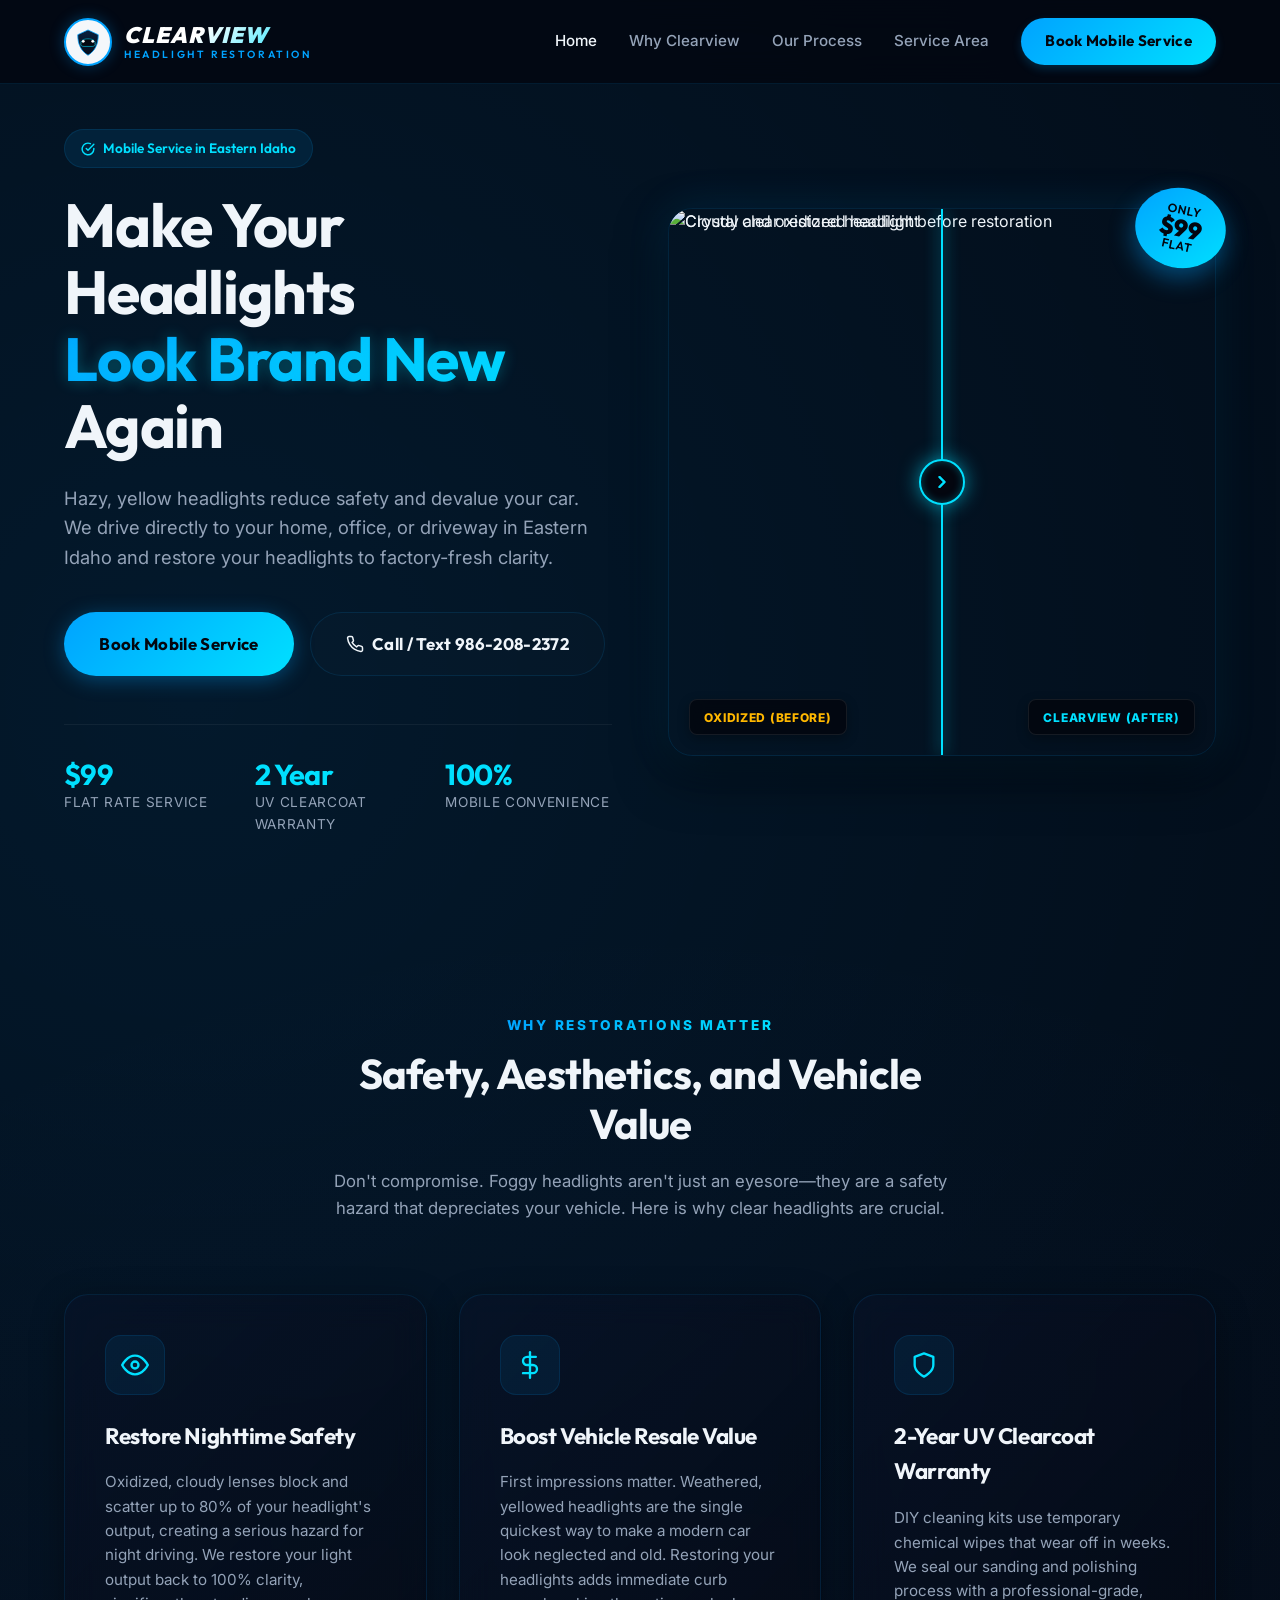
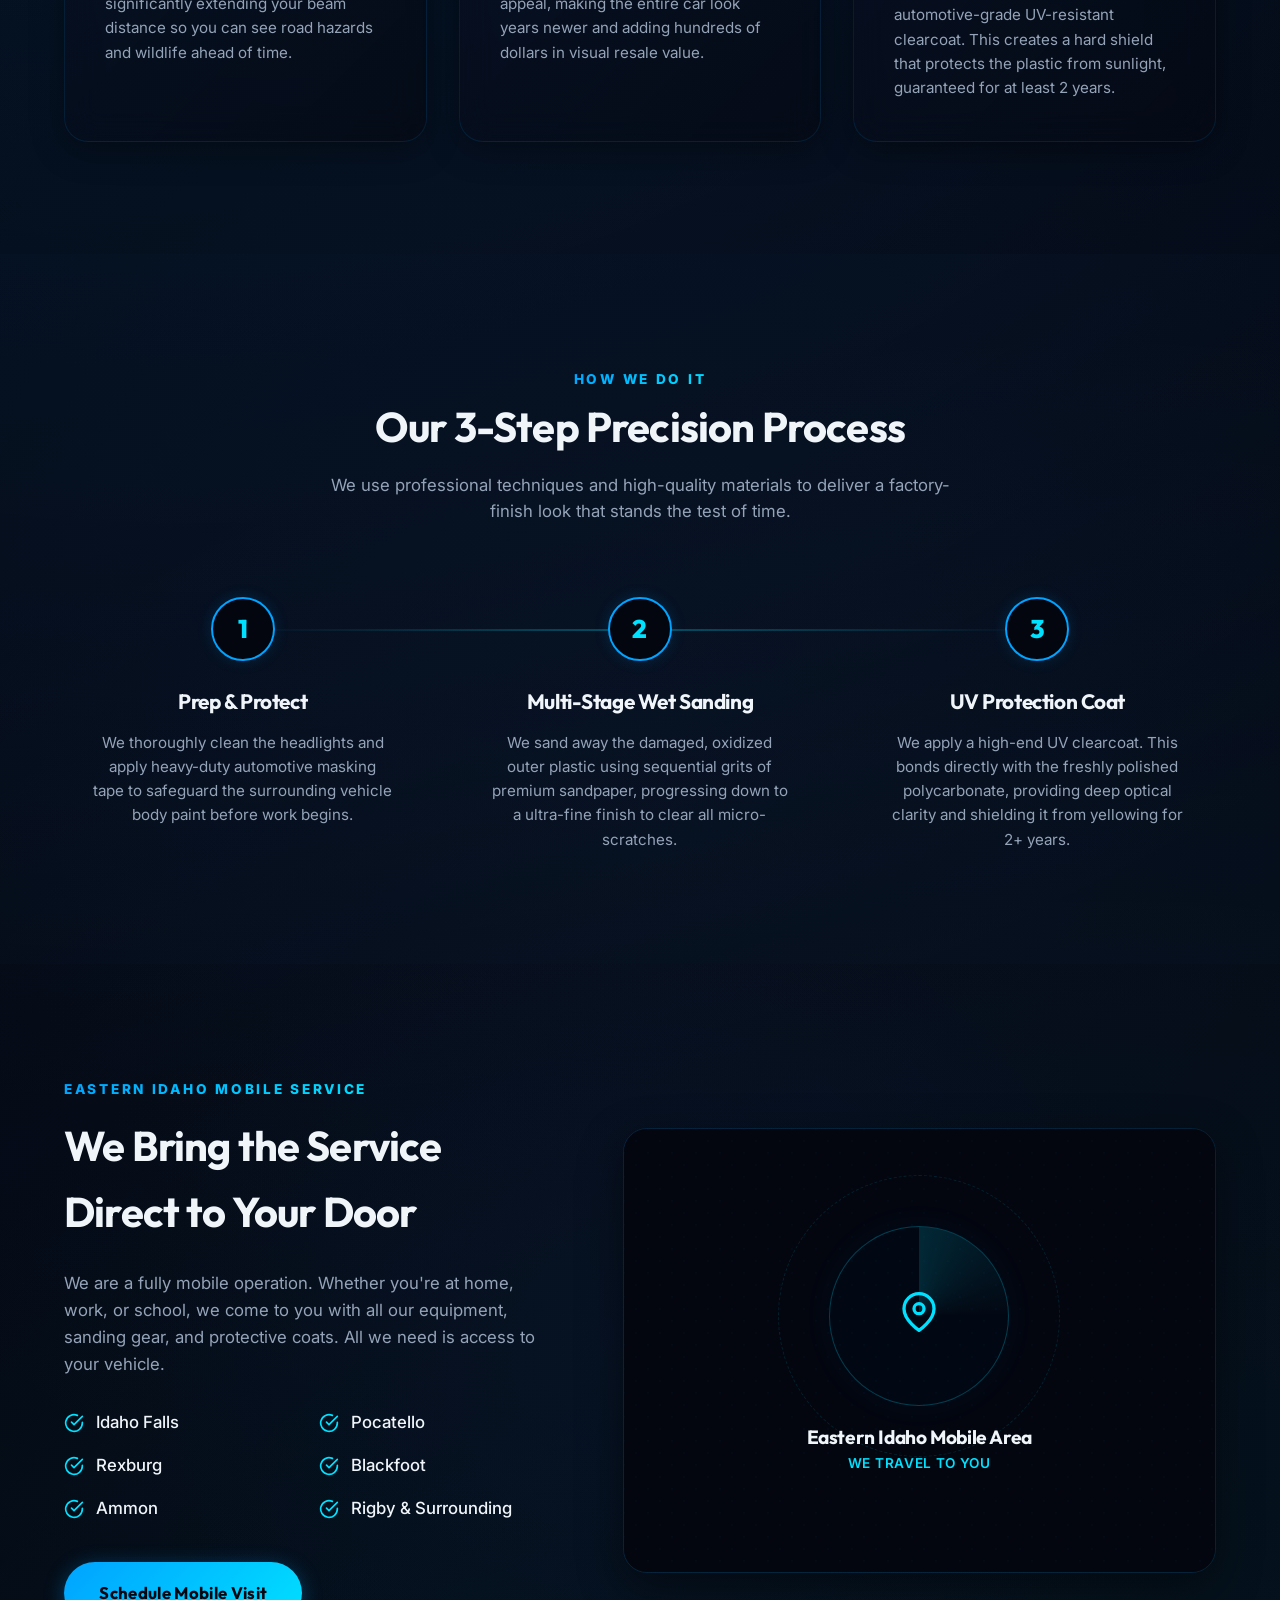
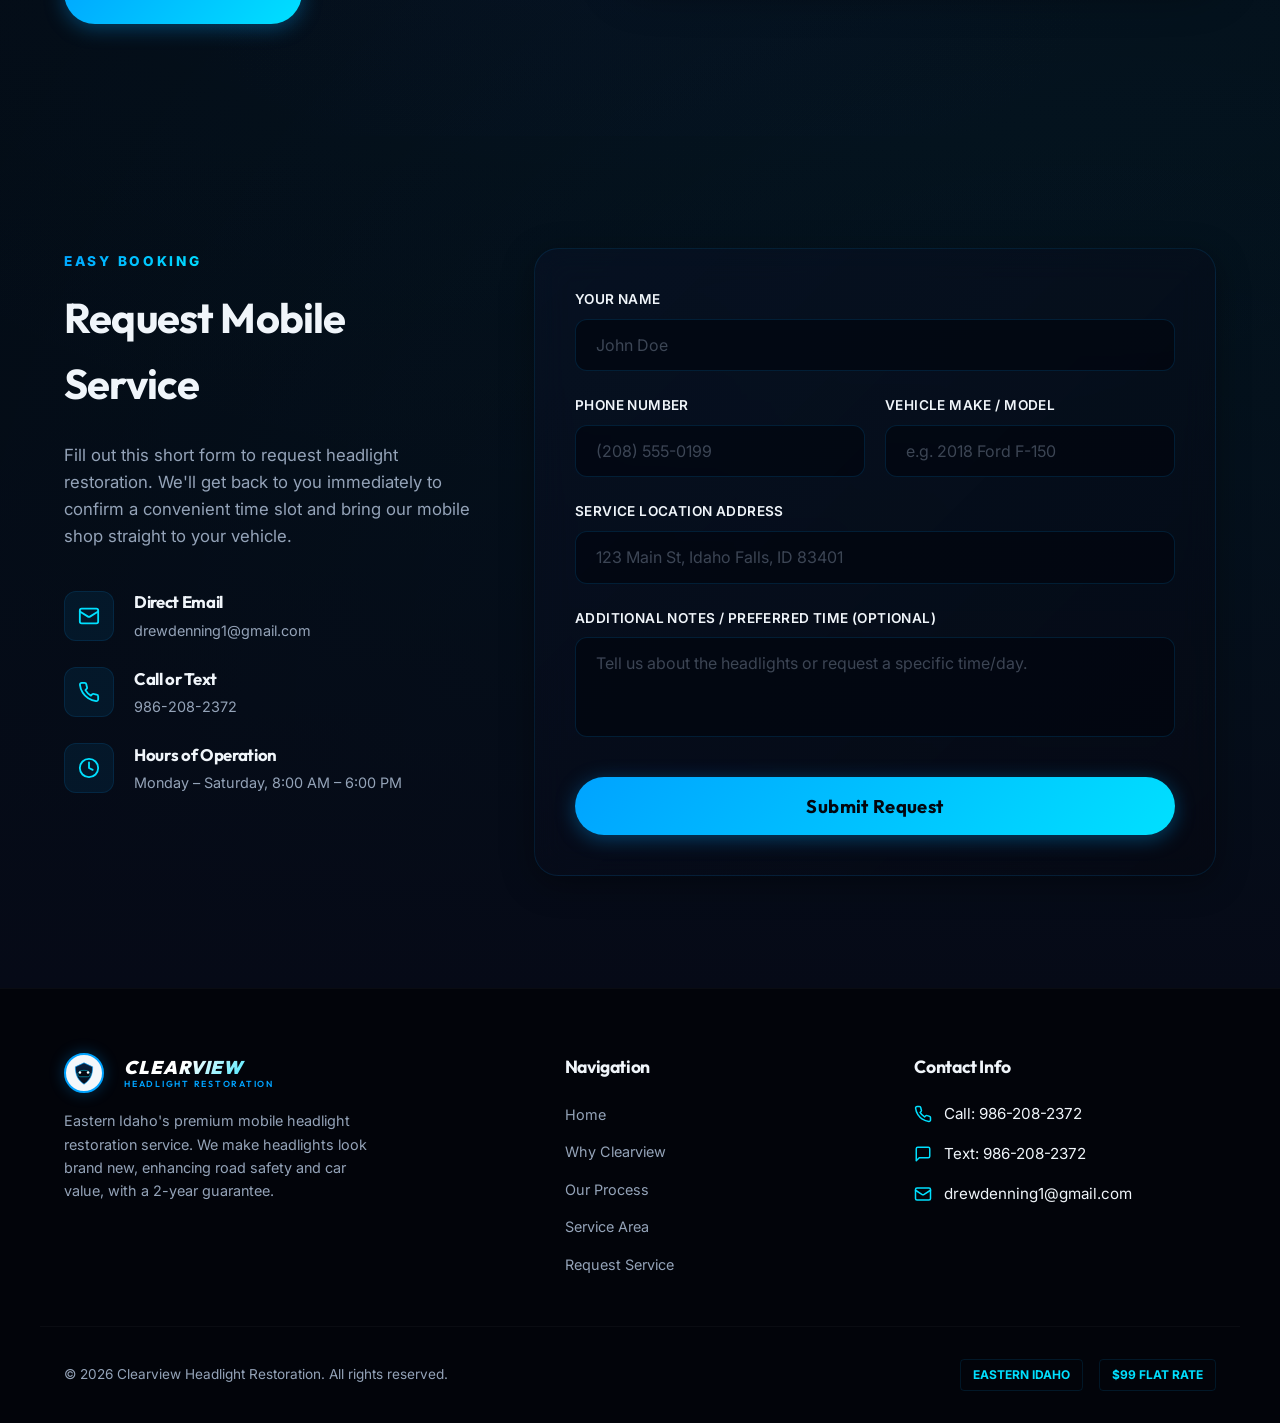
==== index.html @ 5610b4cd "Add files via upload" ====
<!DOCTYPE html>
<html lang="en">
<head>
    <meta charset="UTF-8">
    <meta name="viewport" content="width=device-width, initial-scale=1.0">
    <meta name="description" content="Clearview Headlight Restoration - Mobile headlight restoration in Eastern Idaho. Make your headlights look brand new, restore night safety, and increase vehicle value for just $99. 2-year UV warranty.">
    <title>Clearview Headlight Restoration | Mobile Service in Eastern Idaho</title>
    <link rel="stylesheet" href="styles.css">
</head>
<body>

    <!-- Header & Navigation -->
    <header id="header">
        <div class="container header-container">
            <a href="#" class="logo-container">
                <!-- Wrapper for the image logo, styled as a circular frame -->
                <div class="logo-frame" id="logo-image-wrapper">
                    <img src="logo.png" alt="Clearview Headlight Restoration" class="main-logo" id="logo-img" onload="this.style.display='block'; document.getElementById('logo-fallback-svg').style.display='none';" onerror="this.style.display='none'; document.getElementById('logo-fallback-svg').style.display='block';">
                    
                    <!-- Fallback SVG inside the circular frame -->
                    <svg id="logo-fallback-svg" width="100%" height="100%" viewBox="0 0 100 100" fill="none" xmlns="http://www.w3.org/2000/svg" style="display: none;">
                        <path d="M50 85C69.33 72.5 77 55.83 77 30.83L50 18.33L23 30.83C23 55.83 30.67 72.5 50 85Z" fill="url(#shieldGrad)" stroke="#00A3FF" stroke-width="2"/>
                        <path d="M31 53.33C31 49.17 34.33 45 39.33 43.33C41.83 42.5 45 41.67 50 41.67C55 41.67 58.17 42.5 60.67 43.33C65.67 45 69 49.17 69 53.33V55.83C69 59.17 65.67 61.67 60.67 61.67H39.33C34.33 61.67 31 59.17 31 55.83V53.33Z" fill="#050811" stroke="#00E0FF" stroke-width="1.5"/>
                        <circle cx="37.5" cy="48.33" r="3.75" fill="#FFFFFF" class="glow-headlight"/>
                        <circle cx="62.5" cy="48.33" r="3.75" fill="#FFFFFF" class="glow-headlight"/>
                        <path d="M37.5 48.33L20 70M62.5 48.33L80 70" stroke="#FFFFFF" stroke-dasharray="2 2" stroke-width="1.25" opacity="0.6"/>
                        <defs>
                            <linearGradient id="shieldGrad" x1="50" y1="18.33" x2="50" y2="85" gradientUnits="userSpaceOnUse">
                                <stop stop-color="#0B2240"/>
                                <stop offset="1" stop-color="#050C1A"/>
                            </linearGradient>
                        </defs>
                    </svg>
                </div>
                
                <!-- Logo Text (always visible next to the frame) -->
                <div class="logo-text">
                    <span class="logo-title">CLEARVIEW</span>
                    <span class="logo-subtitle">HEADLIGHT RESTORATION</span>
                </div>
            </a>

            <!-- Desktop Menu -->
            <nav class="nav-menu" id="nav-menu">
                <a href="#hero" class="nav-link active">Home</a>
                <a href="#why-choose-us" class="nav-link">Why Clearview</a>
                <a href="#process" class="nav-link">Our Process</a>
                <a href="#service-area" class="nav-link">Service Area</a>
                <a href="#request-service" class="nav-cta-btn glow-btn">Book Mobile Service</a>
            </nav>

            <!-- Mobile Menu Toggle -->
            <button class="mobile-toggle" id="mobile-toggle" aria-label="Toggle navigation menu">
                <span></span>
                <span></span>
                <span></span>
            </button>
        </div>
    </header>

    <!-- Hero Section -->
    <section class="hero" id="hero">
        <div class="container hero-grid">
            <div class="hero-content">
                <div class="badge">
                    <svg width="14" height="14" viewBox="0 0 24 24" fill="none" stroke="currentColor" stroke-width="2.5" stroke-linecap="round" stroke-linejoin="round"><path d="M22 11.08V12a10 10 0 1 1-5.93-9.14"></path><polyline points="22 4 12 14.01 9 11.01"></polyline></svg>
                    Mobile Service in Eastern Idaho
                </div>
                <h1 class="hero-title">
                    Make Your Headlights <span class="text-gradient text-glow">Look Brand New</span> Again
                </h1>
                <p class="hero-desc">
                    Hazy, yellow headlights reduce safety and devalue your car. We drive directly to your home, office, or driveway in Eastern Idaho and restore your headlights to factory-fresh clarity.
                </p>
                <div class="hero-ctas">
                    <a href="#request-service" class="glow-btn">Book Mobile Service</a>
                    <a href="tel:9862082372" class="outline-btn">
                        <svg width="18" height="18" viewBox="0 0 24 24" fill="none" stroke="currentColor" stroke-width="2" stroke-linecap="round" stroke-linejoin="round" style="margin-right: 8px;"><path d="M22 16.92v3a2 2 0 0 1-2.18 2 19.79 19.79 0 0 1-8.63-3.07 19.5 19.5 0 0 1-6-6 19.79 19.79 0 0 1-3.07-8.67A2 2 0 0 1 4.11 2h3a2 2 0 0 1 2 1.72 12.84 12.84 0 0 0 .7 2.81 2 2 0 0 1-.45 2.11L8.09 9.91a16 16 0 0 0 6 6l1.27-1.27a2 2 0 0 1 2.11-.45 12.84 12.84 0 0 0 2.81.7A2 2 0 0 1 22 16.92z"></path></svg>
                        Call / Text 986-208-2372
                    </a>
                </div>
                <div class="hero-meta-points">
                    <div class="meta-point">
                        <h4>$99</h4>
                        <p>Flat Rate Service</p>
                    </div>
                    <div class="meta-point">
                        <h4>2 Year</h4>
                        <p>UV Clearcoat Warranty</p>
                    </div>
                    <div class="meta-point">
                        <h4>100%</h4>
                        <p>Mobile Convenience</p>
                    </div>
                </div>
            </div>

            <!-- Interactive Before/After Headlight Slider -->
            <div class="hero-visual">
                <div class="slider-wrapper">
                    <!-- Before Image -->
                    <img src="images/headlight_before.png" alt="Cloudy and oxidized headlight before restoration" class="slider-img img-before">
                    
                    <!-- After Image (clipped) -->
                    <img src="images/headlight_after.png" alt="Crystal clear restored headlight" class="slider-img img-after" id="after-img">
                    
                    <!-- Resize Handle -->
                    <div class="slider-handle" id="slider-handle">
                        <div class="handle-button">
                            <svg width="24" height="24" viewBox="0 0 24 24" fill="none" stroke="currentColor" stroke-width="2.5" stroke-linecap="round" stroke-linejoin="round">
                                <polyline points="9 18 15 12 9 6"></polyline>
                                <polyline points="15 18 9 12 15 6" style="transform: scaleX(-1); transform-origin: center;"></polyline>
                            </svg>
                        </div>
                    </div>
                    
                    <!-- Slide Labels -->
                    <span class="slider-label label-before">Oxidized (Before)</span>
                    <span class="slider-label label-after">Clearview (After)</span>
                </div>
                <!-- Floating Price Sticker -->
                <div class="price-tag-floating">
                    <span>Only</span>
                    $99
                    <span>Flat</span>
                </div>
            </div>
        </div>
    </section>

    <!-- Marketing / Value Propositions Section -->
    <section class="section" id="why-choose-us">
        <div class="container">
            <div class="section-header">
                <span class="section-subtitle">Why Restorations Matter</span>
                <h2 class="section-title">Safety, Aesthetics, and Vehicle Value</h2>
                <p class="section-desc">Don't compromise. Foggy headlights aren't just an eyesore—they are a safety hazard that depreciates your vehicle. Here is why clear headlights are crucial.</p>
            </div>

            <div class="marketing-grid">
                <!-- Pillar 1: Safety -->
                <div class="glass-card marketing-card">
                    <div class="card-icon">
                        <svg width="28" height="28" viewBox="0 0 24 24" fill="none" stroke="currentColor" stroke-width="2" stroke-linecap="round" stroke-linejoin="round"><path d="M1 12s4-8 11-8 11 8 11 8-4 8-11 8-11-8-11-8z"></path><circle cx="12" cy="12" r="3"></circle></svg>
                    </div>
                    <h3>Restore Nighttime Safety</h3>
                    <p>Oxidized, cloudy lenses block and scatter up to 80% of your headlight's output, creating a serious hazard for night driving. We restore your light output back to 100% clarity, significantly extending your beam distance so you can see road hazards and wildlife ahead of time.</p>
                </div>

                <!-- Pillar 2: Vehicle Value -->
                <div class="glass-card marketing-card">
                    <div class="card-icon">
                        <svg width="28" height="28" viewBox="0 0 24 24" fill="none" stroke="currentColor" stroke-width="2" stroke-linecap="round" stroke-linejoin="round"><line x1="12" y1="1" x2="12" y2="23"></line><path d="M17 5H9.5a3.5 3.5 0 0 0 0 7h5a3.5 3.5 0 0 1 0 7H6"></path></svg>
                    </div>
                    <h3>Boost Vehicle Resale Value</h3>
                    <p>First impressions matter. Weathered, yellowed headlights are the single quickest way to make a modern car look neglected and old. Restoring your headlights adds immediate curb appeal, making the entire car look years newer and adding hundreds of dollars in visual resale value.</p>
                </div>

                <!-- Pillar 3: 2-Year UV Protection -->
                <div class="glass-card marketing-card">
                    <div class="card-icon">
                        <svg width="28" height="28" viewBox="0 0 24 24" fill="none" stroke="currentColor" stroke-width="2" stroke-linecap="round" stroke-linejoin="round"><path d="M12 22s8-4 8-10V5l-8-3-8 3v7c0 6 8 10 8 10z"></path></svg>
                    </div>
                    <h3>2-Year UV Clearcoat Warranty</h3>
                    <p>DIY cleaning kits use temporary chemical wipes that wear off in weeks. We seal our sanding and polishing process with a professional-grade, automotive-grade UV-resistant clearcoat. This creates a hard shield that protects the plastic from sunlight, guaranteed for at least 2 years.</p>
                </div>
            </div>
        </div>
    </section>

    <!-- Our Process Section -->
    <section class="section" id="process" style="background: rgba(0,163,255,0.01)">
        <div class="container">
            <div class="section-header">
                <span class="section-subtitle">How We Do It</span>
                <h2 class="section-title">Our 3-Step Precision Process</h2>
                <p class="section-desc">We use professional techniques and high-quality materials to deliver a factory-finish look that stands the test of time.</p>
            </div>

            <div class="process-grid">
                <!-- Step 1 -->
                <div class="process-step">
                    <div class="step-num">1</div>
                    <h3>Prep & Protect</h3>
                    <p class="text-muted">We thoroughly clean the headlights and apply heavy-duty automotive masking tape to safeguard the surrounding vehicle body paint before work begins.</p>
                </div>

                <!-- Step 2 -->
                <div class="process-step">
                    <div class="step-num">2</div>
                    <h3>Multi-Stage Wet Sanding</h3>
                    <p class="text-muted">We sand away the damaged, oxidized outer plastic using sequential grits of premium sandpaper, progressing down to a ultra-fine finish to clear all micro-scratches.</p>
                </div>

                <!-- Step 3 -->
                <div class="process-step">
                    <div class="step-num">3</div>
                    <h3>UV Protection Coat</h3>
                    <p class="text-muted">We apply a high-end UV clearcoat. This bonds directly with the freshly polished polycarbonate, providing deep optical clarity and shielding it from yellowing for 2+ years.</p>
                </div>
            </div>
        </div>
    </section>

    <!-- Service Area Section -->
    <section class="section area-section" id="service-area">
        <div class="container area-wrapper">
            <div class="area-content">
                <span class="section-subtitle">Eastern Idaho Mobile Service</span>
                <h2>We Bring the Service Direct to Your Door</h2>
                <p>We are a fully mobile operation. Whether you're at home, work, or school, we come to you with all our equipment, sanding gear, and protective coats. All we need is access to your vehicle.</p>
                
                <div class="area-list">
                    <div class="area-item">
                        <svg width="20" height="20" viewBox="0 0 24 24" fill="none" stroke="currentColor" stroke-width="2" stroke-linecap="round" stroke-linejoin="round"><path d="M22 11.08V12a10 10 0 1 1-5.93-9.14"></path><polyline points="22 4 12 14.01 9 11.01"></polyline></svg>
                        Idaho Falls
                    </div>
                    <div class="area-item">
                        <svg width="20" height="20" viewBox="0 0 24 24" fill="none" stroke="currentColor" stroke-width="2" stroke-linecap="round" stroke-linejoin="round"><path d="M22 11.08V12a10 10 0 1 1-5.93-9.14"></path><polyline points="22 4 12 14.01 9 11.01"></polyline></svg>
                        Pocatello
                    </div>
                    <div class="area-item">
                        <svg width="20" height="20" viewBox="0 0 24 24" fill="none" stroke="currentColor" stroke-width="2" stroke-linecap="round" stroke-linejoin="round"><path d="M22 11.08V12a10 10 0 1 1-5.93-9.14"></path><polyline points="22 4 12 14.01 9 11.01"></polyline></svg>
                        Rexburg
                    </div>
                    <div class="area-item">
                        <svg width="20" height="20" viewBox="0 0 24 24" fill="none" stroke="currentColor" stroke-width="2" stroke-linecap="round" stroke-linejoin="round"><path d="M22 11.08V12a10 10 0 1 1-5.93-9.14"></path><polyline points="22 4 12 14.01 9 11.01"></polyline></svg>
                        Blackfoot
                    </div>
                    <div class="area-item">
                        <svg width="20" height="20" viewBox="0 0 24 24" fill="none" stroke="currentColor" stroke-width="2" stroke-linecap="round" stroke-linejoin="round"><path d="M22 11.08V12a10 10 0 1 1-5.93-9.14"></path><polyline points="22 4 12 14.01 9 11.01"></polyline></svg>
                        Ammon
                    </div>
                    <div class="area-item">
                        <svg width="20" height="20" viewBox="0 0 24 24" fill="none" stroke="currentColor" stroke-width="2" stroke-linecap="round" stroke-linejoin="round"><path d="M22 11.08V12a10 10 0 1 1-5.93-9.14"></path><polyline points="22 4 12 14.01 9 11.01"></polyline></svg>
                        Rigby & Surrounding
                    </div>
                </div>

                <a href="#request-service" class="glow-btn">Schedule Mobile Visit</a>
            </div>

            <div class="map-container">
                <div class="map-mockup">
                    <div class="map-graphic"></div>
                    <div class="map-radar">
                        <div class="map-pin">
                            <svg width="40" height="40" viewBox="0 0 24 24" fill="none" stroke="#00E0FF" stroke-width="2" stroke-linecap="round" stroke-linejoin="round"><path d="M21 10c0 7-9 13-9 13s-9-6-9-13a9 9 0 0 1 18 0z"></path><circle cx="12" cy="10" r="3"></circle></svg>
                        </div>
                    </div>
                    <h3 class="map-pin-label">Eastern Idaho Mobile Area</h3>
                    <p class="map-pin-sub">We Travel To You</p>
                </div>
            </div>
        </div>
    </section>

    <!-- Request Service Section & Booking Form -->
    <section class="section form-section" id="request-service">
        <div class="container form-wrapper">
            <div class="form-info">
                <span class="section-subtitle">Easy Booking</span>
                <h2>Request Mobile Service</h2>
                <p>Fill out this short form to request headlight restoration. We'll get back to you immediately to confirm a convenient time slot and bring our mobile shop straight to your vehicle.</p>
                
                <div class="form-info-cards">
                    <div class="info-card-item">
                        <div class="info-icon">
                            <svg width="22" height="22" viewBox="0 0 24 24" fill="none" stroke="currentColor" stroke-width="2" stroke-linecap="round" stroke-linejoin="round"><rect x="2" y="4" width="20" height="16" rx="2"></rect><path d="m22 7-8.97 5.7a1.94 1.94 0 0 1-2.06 0L2 7"></path></svg>
                        </div>
                        <div class="info-text">
                            <h4>Direct Email</h4>
                            <p>drewdenning1@gmail.com</p>
                        </div>
                    </div>
                    
                    <div class="info-card-item">
                        <div class="info-icon">
                            <svg width="22" height="22" viewBox="0 0 24 24" fill="none" stroke="currentColor" stroke-width="2" stroke-linecap="round" stroke-linejoin="round"><path d="M22 16.92v3a2 2 0 0 1-2.18 2 19.79 19.79 0 0 1-8.63-3.07 19.5 19.5 0 0 1-6-6 19.79 19.79 0 0 1-3.07-8.67A2 2 0 0 1 4.11 2h3a2 2 0 0 1 2 1.72 12.84 12.84 0 0 0 .7 2.81 2 2 0 0 1-.45 2.11L8.09 9.91a16 16 0 0 0 6 6l1.27-1.27a2 2 0 0 1 2.11-.45 12.84 12.84 0 0 0 2.81.7A2 2 0 0 1 22 16.92z"></path></svg>
                        </div>
                        <div class="info-text">
                            <h4>Call or Text</h4>
                            <p>986-208-2372</p>
                        </div>
                    </div>

                    <div class="info-card-item">
                        <div class="info-icon">
                            <svg width="22" height="22" viewBox="0 0 24 24" fill="none" stroke="currentColor" stroke-width="2" stroke-linecap="round" stroke-linejoin="round"><circle cx="12" cy="12" r="10"></circle><path d="M12 6v6l4 2"></path></svg>
                        </div>
                        <div class="info-text">
                            <h4>Hours of Operation</h4>
                            <p>Monday – Saturday, 8:00 AM – 6:00 PM</p>
                        </div>
                    </div>
                </div>
            </div>

            <!-- Booking Form -->
            <div class="glass-card">
                <form id="service-request-form" action="https://api.web3forms.com/submit" method="POST" class="booking-form">
                    <!-- Replace with Web3Forms key, default checks are handled in JS -->
                    <input type="hidden" name="access_key" value="0177c376-da43-4280-8478-a0fc355169c2">
                    <input type="hidden" name="subject" value="New Headlight Restoration Request">
                    <input type="hidden" name="from_name" value="Clearview Website Form">
                    <!-- Redirect to drewdenning1@gmail.com is handled by the account associated with the Web3Forms key -->

                    <div class="form-group">
                        <label for="name">Your Name</label>
                        <input type="text" id="name" name="name" class="form-input" placeholder="John Doe" required>
                    </div>

                    <div class="form-row">
                        <div class="form-group">
                            <label for="phone">Phone Number</label>
                            <input type="tel" id="phone" name="phone" class="form-input" placeholder="(208) 555-0199" required>
                        </div>
                        <div class="form-group">
                            <label for="vehicle">Vehicle Make / Model</label>
                            <input type="text" id="vehicle" name="vehicle" class="form-input" placeholder="e.g. 2018 Ford F-150">
                        </div>
                    </div>

                    <div class="form-group">
                        <label for="address">Service Location Address</label>
                        <input type="text" id="address" name="address" class="form-input" placeholder="123 Main St, Idaho Falls, ID 83401" required>
                    </div>

                    <div class="form-group">
                        <label for="notes">Additional Notes / Preferred Time (Optional)</label>
                        <textarea id="notes" name="notes" class="form-input" placeholder="Tell us about the headlights or request a specific time/day."></textarea>
                    </div>

                    <!-- Honey Pot Spam Protection -->
                    <input type="checkbox" name="botcheck" class="hidden" style="display: none;">

                    <button type="submit" class="glow-btn submit-btn" id="submit-btn">
                        Submit Request
                    </button>
                </form>
            </div>
        </div>
    </section>

    <!-- Success Confirmation Modal -->
    <div class="modal-overlay" id="success-modal">
        <div class="glass-card success-modal">
            <div class="success-icon">
                <svg width="36" height="36" viewBox="0 0 24 24" fill="none" stroke="currentColor" stroke-width="3" stroke-linecap="round" stroke-linejoin="round"><polyline points="20 6 9 17 4 12"></polyline></svg>
            </div>
            <h3>Request Submitted!</h3>
            <p>Thank you for choosing Clearview. We've received your request for service and will contact you shortly to schedule your mobile appointment.</p>
            <button class="glow-btn" id="close-modal-btn" style="padding: 0.8rem 2.5rem;">Done</button>
        </div>
    </div>

    <!-- Footer -->
    <footer>
        <div class="container footer-grid">
            <div class="footer-brand">
                <a href="#" class="logo-container" style="margin-bottom: 1rem;">
                    <div class="logo-frame" style="width: 40px; height: 40px; padding: 2px;">
                        <!-- Logo image with circular frame, fallback to SVG inside circle -->
                        <img src="logo.png" alt="Clearview Logo" class="main-logo" id="logo-img-footer" onerror="this.style.display='none'; document.getElementById('logo-fallback-svg-footer').style.display='block';">
                        <svg id="logo-fallback-svg-footer" width="100%" height="100%" viewBox="0 0 100 100" fill="none" xmlns="http://www.w3.org/2000/svg" style="display: none;">
                            <path d="M50 85C69.33 72.5 77 55.83 77 30.83L50 18.33L23 30.83C23 55.83 30.67 72.5 50 85Z" fill="url(#footerShieldGrad)" stroke="#00A3FF" stroke-width="2"/>
                            <path d="M31 53.33C31 49.17 34.33 45 39.33 43.33C41.83 42.5 45 41.67 50 41.67C55 41.67 58.17 42.5 60.67 43.33C65.67 45 69 49.17 69 53.33V55.83C69 59.17 65.67 61.67 60.67 61.67H39.33C34.33 61.67 31 59.17 31 55.83V53.33Z" fill="#050811" stroke="#00E0FF" stroke-width="1.5"/>
                            <circle cx="37.5" cy="48.33" r="3.75" fill="#FFFFFF"/>
                            <circle cx="62.5" cy="48.33" r="3.75" fill="#FFFFFF"/>
                            <defs>
                                <linearGradient id="footerShieldGrad" x1="50" y1="18.33" x2="50" y2="85" gradientUnits="userSpaceOnUse">
                                    <stop stop-color="#0B2240"/>
                                    <stop offset="1" stop-color="#050C1A"/>
                                </linearGradient>
                            </defs>
                        </svg>
                    </div>
                    <div class="logo-text" style="margin-left: 0.5rem;">
                        <span class="logo-title" style="font-size: 1.15rem;">CLEARVIEW</span>
                        <span class="logo-subtitle" style="font-size: 0.55rem; letter-spacing: 0.2em;">HEADLIGHT RESTORATION</span>
                    </div>
                </a>
                <p>Eastern Idaho's premium mobile headlight restoration service. We make headlights look brand new, enhancing road safety and car value, with a 2-year guarantee.</p>
            </div>

            <div class="footer-links">
                <h4>Navigation</h4>
                <ul>
                    <li><a href="#hero">Home</a></li>
                    <li><a href="#why-choose-us">Why Clearview</a></li>
                    <li><a href="#process">Our Process</a></li>
                    <li><a href="#service-area">Service Area</a></li>
                    <li><a href="#request-service">Request Service</a></li>
                </ul>
            </div>

            <div class="footer-contact">
                <h4>Contact Info</h4>
                <div class="footer-contact-info">
                    <div class="contact-link-item">
                        <svg width="18" height="18" viewBox="0 0 24 24" fill="none" stroke="currentColor" stroke-width="2" stroke-linecap="round" stroke-linejoin="round"><path d="M22 16.92v3a2 2 0 0 1-2.18 2 19.79 19.79 0 0 1-8.63-3.07 19.5 19.5 0 0 1-6-6 19.79 19.79 0 0 1-3.07-8.67A2 2 0 0 1 4.11 2h3a2 2 0 0 1 2 1.72 12.84 12.84 0 0 0 .7 2.81 2 2 0 0 1-.45 2.11L8.09 9.91a16 16 0 0 0 6 6l1.27-1.27a2 2 0 0 1 2.11-.45 12.84 12.84 0 0 0 2.81.7A2 2 0 0 1 22 16.92z"></path></svg>
                        <a href="tel:9862082372">Call: 986-208-2372</a>
                    </div>
                    <div class="contact-link-item">
                        <svg width="18" height="18" viewBox="0 0 24 24" fill="none" stroke="currentColor" stroke-width="2" stroke-linecap="round" stroke-linejoin="round"><path d="M21 15a2 2 0 0 1-2 2H7l-4 4V5a2 2 0 0 1 2-2h14a2 2 0 0 1 2 2z"></path></svg>
                        <a href="sms:9862082372">Text: 986-208-2372</a>
                    </div>
                    <div class="contact-link-item">
                        <svg width="18" height="18" viewBox="0 0 24 24" fill="none" stroke="currentColor" stroke-width="2" stroke-linecap="round" stroke-linejoin="round"><rect x="2" y="4" width="20" height="16" rx="2"></rect><path d="m22 7-8.97 5.7a1.94 1.94 0 0 1-2.06 0L2 7"></path></svg>
                        <a href="mailto:drewdenning1@gmail.com">drewdenning1@gmail.com</a>
                    </div>
                </div>
            </div>
        </div>

        <div class="container footer-bottom">
            <p>&copy; 2026 Clearview Headlight Restoration. All rights reserved.</p>
            <div class="footer-badges">
                <span class="badge-idaho">Eastern Idaho</span>
                <span class="badge-idaho">$99 Flat Rate</span>
            </div>
        </div>
    </footer>

    <script src="app.js"></script>
</body>
</html>
---- styles.css ----
@import url('https://fonts.googleapis.com/css2?family=Inter:wght@300;400;500;600;700&family=Outfit:wght@400;500;600;700;800;900&display=swap');

/* Reset and Custom Variables */
:root {
    --bg-dark: #03060f;
    --bg-card: rgba(10, 18, 42, 0.4);
    --bg-card-hover: rgba(16, 29, 66, 0.55);
    --border-color: rgba(0, 163, 255, 0.12);
    --border-hover: rgba(0, 224, 255, 0.3);
    
    --primary: #00A3FF;
    --primary-glow: rgba(0, 163, 255, 0.25);
    --accent: #00E0FF;
    --accent-glow: rgba(0, 224, 255, 0.35);
    --dark-blue: #070c1e;
    
    --text-main: #F0F5FA;
    --text-muted: #94A3B8;
    --text-dark: #03060f;
    
    --grad-primary: linear-gradient(135deg, #00A3FF 0%, #00E0FF 100%);
    --grad-dark: linear-gradient(180deg, #03060f 0%, #070c1e 100%);
    --grad-accent: linear-gradient(90deg, #00A3FF 0%, #00E0FF 100%);
    
    --font-heading: 'Outfit', sans-serif;
    --font-body: 'Inter', sans-serif;
    
    --transition: all 0.4s cubic-bezier(0.16, 1, 0.3, 1);
    --shadow-glow: 0 0 35px rgba(0, 224, 255, 0.25);
}

* {
    margin: 0;
    padding: 0;
    box-sizing: border-box;
    scroll-behavior: smooth;
}

body {
    background-color: var(--bg-dark);
    background-image: 
        radial-gradient(circle at 15% 15%, rgba(0, 163, 255, 0.12) 0%, transparent 50%),
        radial-gradient(circle at 85% 85%, rgba(0, 224, 255, 0.08) 0%, transparent 50%),
        radial-gradient(circle at 50% 50%, rgba(99, 102, 241, 0.04) 0%, transparent 60%);
    color: var(--text-main);
    font-family: var(--font-body);
    line-height: 1.6;
    overflow-x: hidden;
}

/* Typography & Base Elements */
h1, h2, h3, h4, h5, h6 {
    font-family: var(--font-heading);
    letter-spacing: -0.02em;
    font-weight: 700;
}

p {
    font-size: 1.05rem;
    color: var(--text-muted);
}

a {
    text-decoration: none;
    color: inherit;
    transition: var(--transition);
}

ul {
    list-style: none;
}

/* Container */
.container {
    width: 100%;
    max-width: 1200px;
    margin: 0 auto;
    padding: 0 1.5rem;
}

/* Utility Gradients & Highlights */
.text-gradient {
    background: var(--grad-primary);
    -webkit-background-clip: text;
    -webkit-text-fill-color: transparent;
    background-clip: text;
}

.text-glow {
    text-shadow: 0 0 15px rgba(0, 224, 255, 0.3);
}

.glow-btn {
    position: relative;
    display: inline-flex;
    align-items: center;
    justify-content: center;
    padding: 1.1rem 2.2rem;
    font-family: var(--font-heading);
    font-weight: 700;
    font-size: 1.05rem;
    color: var(--text-dark);
    background: var(--grad-primary);
    border: none;
    border-radius: 50px;
    cursor: pointer;
    box-shadow: 0 4px 20px rgba(0, 163, 255, 0.35);
    transition: var(--transition);
    overflow: hidden;
    letter-spacing: 0.02em;
}

.glow-btn:hover {
    transform: translateY(-3px);
    box-shadow: 0 8px 30px rgba(0, 224, 255, 0.55);
}

.glow-btn:active {
    transform: translateY(-1px) scale(0.98);
}

.glow-btn::before {
    content: '';
    position: absolute;
    top: 0;
    left: -100%;
    width: 100%;
    height: 100%;
    background: linear-gradient(90deg, transparent, rgba(255, 255, 255, 0.45), transparent);
    transition: 0.5s;
}

.glow-btn:hover::before {
    left: 100%;
}

.outline-btn {
    display: inline-flex;
    align-items: center;
    justify-content: center;
    padding: 1.1rem 2.2rem;
    font-family: var(--font-heading);
    font-weight: 700;
    font-size: 1.05rem;
    color: var(--text-main);
    background: rgba(255, 255, 255, 0.01);
    border: 1px solid var(--border-color);
    border-radius: 50px;
    cursor: pointer;
    transition: var(--transition);
    letter-spacing: 0.02em;
}

.outline-btn:hover {
    background: rgba(0, 163, 255, 0.06);
    border-color: var(--accent);
    box-shadow: 0 0 20px rgba(0, 224, 255, 0.15);
    transform: translateY(-3px);
}

.outline-btn:active {
    transform: translateY(-1px) scale(0.98);
}

/* Glassmorphism Cards */
.glass-card {
    background: linear-gradient(135deg, rgba(10, 18, 42, 0.4) 0%, rgba(5, 8, 17, 0.6) 100%);
    backdrop-filter: blur(16px);
    -webkit-backdrop-filter: blur(16px);
    border: 1px solid rgba(0, 163, 255, 0.12);
    border-radius: 24px;
    padding: 2.5rem;
    box-shadow: 0 8px 32px 0 rgba(0, 0, 0, 0.35);
    transition: var(--transition);
}

.glass-card:hover {
    background: linear-gradient(135deg, rgba(16, 29, 66, 0.55) 0%, rgba(8, 14, 30, 0.7) 100%);
    border-color: rgba(0, 224, 255, 0.35);
    box-shadow: 0 12px 40px rgba(0, 163, 255, 0.12), inset 0 0 15px rgba(0, 224, 255, 0.05);
    transform: translateY(-3px);
}

/* Header & Nav */
header {
    position: fixed;
    top: 0;
    left: 0;
    width: 100%;
    z-index: 100;
    background: rgba(3, 6, 15, 0.75);
    backdrop-filter: blur(16px);
    -webkit-backdrop-filter: blur(16px);
    border-bottom: 1px solid rgba(0, 163, 255, 0.12);
    padding: 1.1rem 0;
    transition: var(--transition);
}

.header-container {
    display: flex;
    justify-content: space-between;
    align-items: center;
}

/* Logo Fallback & Style */
.logo-container {
    display: flex;
    align-items: center;
    gap: 0.75rem;
}

.logo-frame {
    width: 48px;
    height: 48px;
    border-radius: 50%;
    overflow: hidden;
    border: 2px solid var(--primary);
    background: #f4f7fa; /* Matches the new logo design background */
    display: flex;
    align-items: center;
    justify-content: center;
    box-shadow: 0 0 15px rgba(0, 163, 255, 0.3);
    transition: var(--transition);
    padding: 3px;
    flex-shrink: 0;
}

.logo-container:hover .logo-frame {
    border-color: var(--accent);
    box-shadow: 0 0 22px rgba(0, 224, 255, 0.6);
    transform: scale(1.08) rotate(5deg);
}

.logo-container:hover .logo-title {
    text-shadow: 0 0 10px rgba(0, 224, 255, 0.25);
}

.main-logo {
    width: 100%;
    height: 100%;
    object-fit: contain;
    transform: scale(0.8);
}

.glow-headlight {
    animation: headlightPulse 2.5s infinite alternate;
}

@keyframes headlightPulse {
    0% { fill: #ffffff; r: 3.5px; filter: drop-shadow(0 0 1px rgba(255, 255, 255, 0.5)); }
    100% { fill: #00E0FF; r: 4.5px; filter: drop-shadow(0 0 8px rgba(0, 224, 255, 0.9)); }
}

.logo-text {
    display: flex;
    flex-direction: column;
}

.logo-title {
    font-family: var(--font-heading);
    font-weight: 900;
    font-size: 1.4rem;
    line-height: 1.1;
    color: var(--text-main);
    letter-spacing: 0.05em;
    font-style: italic;
    background: linear-gradient(135deg, #FFF 40%, #00E0FF 100%);
    -webkit-background-clip: text;
    -webkit-text-fill-color: transparent;
    transition: var(--transition);
}

.logo-subtitle {
    font-family: var(--font-heading);
    font-weight: 600;
    font-size: 0.65rem;
    letter-spacing: 0.25em;
    color: var(--primary);
    line-height: 1;
    margin-top: 2px;
}

/* Navigation Links */
.nav-menu {
    display: flex;
    align-items: center;
    gap: 2rem;
}

.nav-link {
    font-size: 0.95rem;
    font-weight: 500;
    color: var(--text-muted);
    position: relative;
    padding: 0.25rem 0;
}

.nav-link:hover, .nav-link.active {
    color: var(--text-main);
}

.nav-link::after {
    content: '';
    position: absolute;
    bottom: 0;
    left: 0;
    width: 0;
    height: 2px;
    background: var(--grad-primary);
    transition: var(--transition);
}

.nav-link:hover::after {
    width: 100%;
}

.nav-cta-btn {
    padding: 0.7rem 1.5rem;
    font-size: 0.95rem;
    box-shadow: 0 4px 10px rgba(0, 163, 255, 0.2);
}

/* Mobile Menu Toggle */
.mobile-toggle {
    display: none;
    flex-direction: column;
    justify-content: space-between;
    width: 25px;
    height: 18px;
    cursor: pointer;
    background: transparent;
    border: none;
    z-index: 110;
}

.mobile-toggle span {
    display: block;
    width: 100%;
    height: 2px;
    background-color: var(--text-main);
    border-radius: 2px;
    transition: var(--transition);
}

/* Hero Section */
.hero {
    min-height: 100vh;
    padding-top: 8rem;
    padding-bottom: 4rem;
    display: flex;
    align-items: center;
    position: relative;
    overflow: hidden;
}

.hero-grid {
    display: grid;
    grid-template-columns: 1fr 1fr;
    gap: 3.5rem;
    align-items: center;
}

.badge {
    display: inline-flex;
    align-items: center;
    gap: 0.5rem;
    padding: 0.5rem 1rem;
    background: rgba(0, 163, 255, 0.1);
    border: 1px solid var(--border-color);
    border-radius: 50px;
    font-family: var(--font-heading);
    font-size: 0.85rem;
    font-weight: 600;
    color: var(--accent);
    margin-bottom: 1.5rem;
    animation: float 4s ease-in-out infinite;
}

@keyframes float {
    0% { transform: translateY(0px); }
    50% { transform: translateY(-6px); }
    100% { transform: translateY(0px); }
}

.hero-title {
    font-size: 3.8rem;
    line-height: 1.1;
    margin-bottom: 1.5rem;
}

.hero-title span {
    display: block;
}

.hero-desc {
    font-size: 1.15rem;
    margin-bottom: 2.5rem;
    max-width: 540px;
}

.hero-ctas {
    display: flex;
    gap: 1rem;
    flex-wrap: wrap;
    margin-bottom: 3rem;
}

.hero-meta-points {
    display: grid;
    grid-template-columns: repeat(3, 1fr);
    gap: 1.5rem;
    border-top: 1px solid rgba(255, 255, 255, 0.05);
    padding-top: 2rem;
}

.meta-point h4 {
    font-size: 1.8rem;
    color: var(--accent);
    line-height: 1.2;
}

.meta-point p {
    font-size: 0.85rem;
    text-transform: uppercase;
    letter-spacing: 0.05em;
}

/* Hero Visual & Interactive Slider */
.hero-visual {
    position: relative;
    display: flex;
    justify-content: center;
    align-items: center;
}

.slider-wrapper {
    position: relative;
    width: 100%;
    aspect-ratio: 1 / 1;
    border-radius: 24px;
    overflow: hidden;
    border: 1px solid var(--border-color);
    box-shadow: 0 20px 50px rgba(0, 0, 0, 0.5), 0 0 40px rgba(0, 163, 255, 0.15);
    transition: var(--transition);
}

.slider-wrapper:hover {
    border-color: var(--border-hover);
    box-shadow: 0 25px 60px rgba(0, 0, 0, 0.6), 0 0 50px rgba(0, 224, 255, 0.25);
}

.slider-img {
    position: absolute;
    top: 0;
    left: 0;
    width: 100%;
    height: 100%;
    object-fit: cover;
    user-select: none;
    pointer-events: none;
}

.img-before {
    z-index: 1;
}

.img-after {
    z-index: 2;
    clip-path: polygon(0 0, 50% 0, 50% 100%, 0 100%);
}

.slider-handle {
    position: absolute;
    top: 0;
    left: 50%;
    width: 2px;
    height: 100%;
    background: var(--accent);
    z-index: 3;
    cursor: ew-resize;
    box-shadow: 0 0 15px rgba(0, 224, 255, 0.9);
    transform: translateX(-50%);
}

.handle-button {
    position: absolute;
    top: 50%;
    left: 50%;
    transform: translate(-50%, -50%);
    width: 46px;
    height: 46px;
    background: #03060f;
    border: 2px solid var(--accent);
    border-radius: 50%;
    cursor: ew-resize;
    display: flex;
    justify-content: center;
    align-items: center;
    box-shadow: 0 0 20px rgba(0, 224, 255, 0.6), inset 0 0 8px rgba(0, 224, 255, 0.3);
    color: var(--accent);
    transition: transform 0.2s cubic-bezier(0.175, 0.885, 0.32, 1.275), box-shadow 0.2s ease, background-color 0.2s ease;
}

.slider-wrapper:hover .handle-button {
    transform: translate(-50%, -50%) scale(1.12);
    box-shadow: 0 0 25px rgba(0, 224, 255, 0.95), inset 0 0 12px rgba(0, 224, 255, 0.5);
    background: #070c1e;
}

.handle-button svg {
    width: 20px;
    height: 20px;
    transition: transform 0.2s ease;
}

.slider-wrapper:hover .handle-button svg {
    transform: scale(1.05);
}

.slider-label {
    position: absolute;
    bottom: 20px;
    padding: 0.45rem 0.9rem;
    background: rgba(3, 6, 15, 0.85);
    backdrop-filter: blur(8px);
    -webkit-backdrop-filter: blur(8px);
    border: 1px solid rgba(255, 255, 255, 0.08);
    border-radius: 8px;
    font-size: 0.75rem;
    font-weight: 800;
    letter-spacing: 0.06em;
    text-transform: uppercase;
    z-index: 4;
    box-shadow: 0 4px 12px rgba(0, 0, 0, 0.3);
    transition: var(--transition);
}

.slider-wrapper:hover .slider-label {
    background: rgba(3, 6, 15, 0.95);
    border-color: rgba(0, 224, 255, 0.2);
}

.label-before {
    left: 20px;
    color: #FFB800; /* Yellowish indicator for oxidized */
}

.label-after {
    right: 20px;
    color: var(--accent); /* Electric cyan for clean */
}

.price-tag-floating {
    position: absolute;
    top: -20px;
    right: -10px;
    background: var(--grad-primary);
    color: var(--text-dark);
    padding: 1rem 1.5rem;
    border-radius: 50%;
    font-family: var(--font-heading);
    font-weight: 900;
    font-size: 1.5rem;
    line-height: 1;
    display: flex;
    flex-direction: column;
    align-items: center;
    justify-content: center;
    z-index: 5;
    box-shadow: 0 10px 25px rgba(0, 163, 255, 0.4);
    transform: rotate(12deg);
    animation: float-price 5s ease-in-out infinite alternate;
}

.price-tag-floating span {
    font-size: 0.75rem;
    font-weight: 600;
    text-transform: uppercase;
}

@keyframes float-price {
    0% { transform: rotate(12deg) translateY(0); }
    100% { transform: rotate(8deg) translateY(-10px); }
}

/* Sections General */
.section {
    padding: 7rem 0;
    position: relative;
}

.section-header {
    text-align: center;
    max-width: 650px;
    margin: 0 auto 4.5rem auto;
}

.section-subtitle {
    font-size: 0.85rem;
    font-weight: 800;
    text-transform: uppercase;
    letter-spacing: 0.2em;
    background: var(--grad-primary);
    -webkit-background-clip: text;
    -webkit-text-fill-color: transparent;
    background-clip: text;
    margin-bottom: 0.75rem;
    display: inline-block;
}

.section-title {
    font-size: 2.6rem;
    line-height: 1.2;
    margin-bottom: 1.2rem;
}

.section-desc {
    font-size: 1.05rem;
}

/* Marketing / Why Choose Us */
.marketing-grid {
    display: grid;
    grid-template-columns: repeat(3, 1fr);
    gap: 2rem;
}

.marketing-card {
    display: flex;
    flex-direction: column;
    height: 100%;
}

.card-icon {
    width: 60px;
    height: 60px;
    background: rgba(0, 163, 255, 0.08);
    border: 1px solid var(--border-color);
    border-radius: 16px;
    display: flex;
    align-items: center;
    justify-content: center;
    margin-bottom: 1.5rem;
    color: var(--accent);
    transition: var(--transition);
}

.marketing-card:hover .card-icon {
    background: var(--accent);
    color: var(--text-dark);
    box-shadow: 0 0 20px rgba(0, 224, 255, 0.4);
    transform: scale(1.05);
}

.marketing-card h3 {
    font-size: 1.4rem;
    margin-bottom: 1rem;
    color: var(--text-main);
}

.marketing-card p {
    font-size: 0.95rem;
    line-height: 1.6;
}

/* Process Section */
.process-grid {
    display: grid;
    grid-template-columns: repeat(3, 1fr);
    gap: 2.5rem;
    position: relative;
}

@media (min-width: 1025px) {
    .process-grid::before {
        content: '';
        position: absolute;
        top: 32px; /* Center of the step-num */
        left: 15%;
        right: 15%;
        height: 2px;
        background: linear-gradient(90deg, rgba(0, 163, 255, 0) 0%, rgba(0, 224, 255, 0.3) 50%, rgba(0, 163, 255, 0) 100%);
        z-index: 1;
        pointer-events: none;
    }
}

.process-step {
    text-align: center;
    position: relative;
}

.step-num {
    width: 64px;
    height: 64px;
    background: #03060f;
    border: 2px solid var(--primary);
    border-radius: 50%;
    display: flex;
    align-items: center;
    justify-content: center;
    font-family: var(--font-heading);
    font-weight: 800;
    font-size: 1.6rem;
    color: var(--accent);
    margin: 0 auto 1.5rem auto;
    box-shadow: 0 0 15px rgba(0, 163, 255, 0.15);
    position: relative;
    z-index: 2;
    transition: var(--transition);
}

.process-step:hover .step-num {
    border-color: var(--accent);
    box-shadow: 0 0 20px var(--accent-glow);
    transform: scale(1.08);
}

.process-step h3 {
    font-size: 1.3rem;
    margin-bottom: 0.75rem;
}

.process-step p {
    font-size: 0.95rem;
    max-width: 300px;
    margin: 0 auto;
}

/* Service Area Section */
.area-section {
    background: radial-gradient(circle at center, rgba(10, 24, 53, 0.3) 0%, transparent 70%);
}

.area-wrapper {
    display: grid;
    grid-template-columns: 1fr 1.2fr;
    gap: 4rem;
    align-items: center;
}

.area-content h2 {
    font-size: 2.6rem;
    margin-bottom: 1.5rem;
}

.area-content p {
    margin-bottom: 2rem;
}

.area-list {
    display: grid;
    grid-template-columns: 1fr 1fr;
    gap: 1rem;
    margin-bottom: 2.5rem;
}

.area-item {
    display: flex;
    align-items: center;
    gap: 0.75rem;
    font-size: 1.05rem;
    font-weight: 500;
}

.area-item svg {
    color: var(--accent);
    flex-shrink: 0;
}

.map-container {
    width: 100%;
    aspect-ratio: 4 / 3;
    border-radius: 24px;
    overflow: hidden;
    border: 1px solid var(--border-color);
    box-shadow: 0 15px 45px rgba(0, 0, 0, 0.45);
    position: relative;
    transition: var(--transition);
}

.map-container:hover {
    border-color: var(--border-hover);
    box-shadow: 0 20px 55px rgba(0, 163, 255, 0.1);
}

.map-mockup {
    width: 100%;
    height: 100%;
    background-color: #03060f;
    display: flex;
    flex-direction: column;
    justify-content: center;
    align-items: center;
    position: relative;
    padding: 2rem;
    text-align: center;
}

/* Styled map graphic with circles */
.map-graphic {
    position: absolute;
    top: 0;
    left: 0;
    width: 100%;
    height: 100%;
    opacity: 0.12;
    background-image: 
        radial-gradient(rgba(0, 163, 255, 0.25) 1.5px, transparent 0),
        radial-gradient(rgba(0, 163, 255, 0.25) 1.5px, transparent 0);
    background-size: 24px 24px;
    background-position: 0 0, 12px 12px;
}

.map-radar {
    width: 180px;
    height: 180px;
    border-radius: 50%;
    border: 1px solid rgba(0, 224, 255, 0.25);
    background: rgba(0, 163, 255, 0.02);
    position: relative;
    display: flex;
    align-items: center;
    justify-content: center;
    box-shadow: 0 0 30px rgba(0, 163, 255, 0.05);
}

.map-radar::before {
    content: '';
    position: absolute;
    top: 0;
    left: 0;
    width: 100%;
    height: 100%;
    border-radius: 50%;
    background: conic-gradient(from 0deg, rgba(0, 224, 255, 0.15) 0deg, transparent 90deg);
    animation: radarSweep 4s infinite linear;
    transform-origin: center;
    pointer-events: none;
}

.map-radar::after {
    content: '';
    position: absolute;
    width: 280px;
    height: 280px;
    border-radius: 50%;
    border: 1px dashed rgba(0, 224, 255, 0.12);
    pointer-events: none;
}

@keyframes radarSweep {
    0% { transform: rotate(0deg); }
    100% { transform: rotate(360deg); }
}

.map-pin {
    position: absolute;
    z-index: 3;
    animation: bounce 2.2s infinite ease-in-out;
}

.map-pin-label {
    margin-top: 1rem;
    font-family: var(--font-heading);
    font-weight: 700;
    font-size: 1.2rem;
    color: var(--text-main);
    z-index: 2;
}

.map-pin-sub {
    font-size: 0.85rem;
    color: var(--accent);
    z-index: 2;
    font-weight: 600;
    letter-spacing: 0.05em;
    text-transform: uppercase;
}

@keyframes radarPulse {
    0% { transform: scale(0.9); opacity: 0.8; }
    50% { transform: scale(1.1); opacity: 1; }
    100% { transform: scale(0.9); opacity: 0.8; }
}

@keyframes bounce {
    0%, 100% { transform: translateY(0); }
    50% { transform: translateY(-8px); }
}

/* Service Request Form Section */
.form-section {
    position: relative;
    background: linear-gradient(180deg, transparent 0%, #060a17 100%);
}

.form-wrapper {
    display: grid;
    grid-template-columns: 1fr 1.2fr;
    gap: 4rem;
    align-items: flex-start;
}

.form-info h2 {
    font-size: 2.6rem;
    margin-bottom: 1.5rem;
}

.form-info-cards {
    display: flex;
    flex-direction: column;
    gap: 1.5rem;
    margin-top: 2.5rem;
}

.info-card-item {
    display: flex;
    gap: 1.25rem;
    align-items: center;
}

.info-icon {
    width: 50px;
    height: 50px;
    background: rgba(0, 163, 255, 0.08);
    border: 1px solid var(--border-color);
    border-radius: 12px;
    display: flex;
    align-items: center;
    justify-content: center;
    color: var(--accent);
    flex-shrink: 0;
}

.info-text h4 {
    font-size: 1.05rem;
    margin-bottom: 0.15rem;
}

.info-text p {
    font-size: 0.9rem;
}

.booking-form {
    display: flex;
    flex-direction: column;
    gap: 1.5rem;
}

.form-row {
    display: grid;
    grid-template-columns: 1fr 1fr;
    gap: 1.25rem;
}

.form-group {
    display: flex;
    flex-direction: column;
    gap: 0.5rem;
}

.form-group label {
    font-size: 0.85rem;
    font-weight: 600;
    color: var(--text-main);
    letter-spacing: 0.03em;
    text-transform: uppercase;
}

.form-input {
    background: rgba(3, 6, 15, 0.65);
    border: 1px solid rgba(0, 163, 255, 0.15);
    border-radius: 12px;
    padding: 0.95rem 1.25rem;
    color: var(--text-main);
    font-family: var(--font-body);
    font-size: 1rem;
    transition: var(--transition);
}

.form-input::placeholder {
    color: rgba(148, 163, 184, 0.4);
}

.form-input:focus {
    outline: none;
    border-color: var(--accent);
    box-shadow: 0 0 15px rgba(0, 224, 255, 0.25), inset 0 0 8px rgba(0, 224, 255, 0.05);
    background: rgba(3, 6, 15, 0.85);
}

textarea.form-input {
    resize: none;
    min-height: 100px;
}

.submit-btn {
    width: 100%;
    padding: 1.1rem;
    margin-top: 1rem;
    font-size: 1.15rem;
}

/* Success Modal & States */
.modal-overlay {
    position: fixed;
    top: 0;
    left: 0;
    width: 100%;
    height: 100%;
    background: rgba(3, 7, 18, 0.85);
    backdrop-filter: blur(8px);
    -webkit-backdrop-filter: blur(8px);
    z-index: 200;
    display: flex;
    justify-content: center;
    align-items: center;
    opacity: 0;
    pointer-events: none;
    transition: opacity 0.3s ease;
}

.modal-overlay.active {
    opacity: 1;
    pointer-events: all;
}

.success-modal {
    width: 90%;
    max-width: 450px;
    text-align: center;
    transform: scale(0.9);
    transition: transform 0.3s ease;
}

.modal-overlay.active .success-modal {
    transform: scale(1);
}

.success-icon {
    width: 72px;
    height: 72px;
    background: rgba(0, 224, 255, 0.1);
    border: 2px solid var(--accent);
    border-radius: 50%;
    display: flex;
    align-items: center;
    justify-content: center;
    color: var(--accent);
    margin: 0 auto 1.5rem auto;
    box-shadow: 0 0 20px rgba(0, 224, 255, 0.3);
}

.success-modal h3 {
    font-size: 1.8rem;
    margin-bottom: 0.75rem;
}

.success-modal p {
    font-size: 1rem;
    margin-bottom: 2rem;
}

/* Footer Section */
footer {
    background: #02040a;
    border-top: 1px solid rgba(255, 255, 255, 0.03);
    padding: 4rem 0 2rem 0;
}

.footer-grid {
    display: grid;
    grid-template-columns: 1.5fr 1fr 1fr;
    gap: 3rem;
    margin-bottom: 3rem;
}

.footer-brand p {
    margin-top: 1rem;
    max-width: 320px;
    font-size: 0.9rem;
}

.footer-links h4, .footer-contact h4 {
    font-size: 1.1rem;
    margin-bottom: 1.25rem;
    color: var(--text-main);
}

.footer-links ul {
    display: flex;
    flex-direction: column;
    gap: 0.75rem;
}

.footer-links a {
    color: var(--text-muted);
    font-size: 0.9rem;
}

.footer-links a:hover {
    color: var(--accent);
    padding-left: 4px;
}

.footer-contact-info {
    display: flex;
    flex-direction: column;
    gap: 1rem;
}

.contact-link-item {
    display: flex;
    align-items: center;
    gap: 0.75rem;
    font-size: 0.95rem;
}

.contact-link-item svg {
    color: var(--accent);
    flex-shrink: 0;
}

.contact-link-item a:hover {
    color: var(--accent);
}

.footer-bottom {
    border-top: 1px solid rgba(255, 255, 255, 0.03);
    padding-top: 2rem;
    display: flex;
    justify-content: space-between;
    align-items: center;
    flex-wrap: wrap;
    gap: 1rem;
}

.footer-bottom p {
    font-size: 0.85rem;
}

.footer-badges {
    display: flex;
    gap: 1rem;
}

.badge-idaho {
    border: 1px solid var(--border-color);
    padding: 0.35rem 0.75rem;
    border-radius: 4px;
    font-size: 0.75rem;
    font-weight: 700;
    color: var(--accent);
    text-transform: uppercase;
}

/* Responsive Rules */
@media (max-width: 1024px) {
    .hero-grid {
        grid-template-columns: 1fr;
        gap: 3rem;
        text-align: center;
    }
    
    .hero {
        padding-top: 7rem;
        min-height: auto;
    }
    
    .hero-desc {
        margin-left: auto;
        margin-right: auto;
    }
    
    .hero-ctas {
        justify-content: center;
    }
    
    .hero-meta-points {
        max-width: 500px;
        margin-left: auto;
        margin-right: auto;
    }
    
    .hero-visual {
        max-width: 500px;
        margin: 0 auto;
    }
    
    .marketing-grid {
        grid-template-columns: 1fr;
        max-width: 500px;
        margin: 0 auto;
    }
    
    .process-grid {
        grid-template-columns: 1fr;
        gap: 3.5rem;
    }
    
    .area-wrapper {
        grid-template-columns: 1fr;
        gap: 3rem;
    }
    
    .form-wrapper {
        grid-template-columns: 1fr;
        gap: 3rem;
    }
}

@media (max-width: 768px) {
    .hero-title {
        font-size: 2.8rem;
    }
    
    .section-title {
        font-size: 2rem;
    }
    
    .nav-menu {
        position: fixed;
        top: 80px;
        left: -100%;
        width: 100%;
        height: calc(100vh - 80px);
        background: rgba(3, 6, 15, 0.95);
        backdrop-filter: blur(20px);
        -webkit-backdrop-filter: blur(20px);
        flex-direction: column;
        padding: 3rem 1.5rem;
        gap: 2rem;
        transition: var(--transition);
        border-top: 1px solid rgba(0, 163, 255, 0.12);
        z-index: 99;
    }
    
    .nav-menu.active {
        left: 0;
    }
    
    .mobile-toggle {
        display: flex;
    }
    
    .mobile-toggle.active span:nth-child(1) {
        transform: translateY(8px) rotate(45deg);
    }
    
    .mobile-toggle.active span:nth-child(2) {
        opacity: 0;
    }
    
    .mobile-toggle.active span:nth-child(3) {
        transform: translateY(-8px) rotate(-45deg);
    }
    
    .footer-grid {
        grid-template-columns: 1fr;
        gap: 2rem;
    }
    
    .form-row {
        grid-template-columns: 1fr;
    }
}

/* Case Study / Results Section */
.case-study-section {
    background: linear-gradient(180deg, rgba(0, 163, 255, 0.01) 0%, rgba(10, 24, 53, 0.2) 100%);
}

.case-study-grid {
    display: grid;
    grid-template-columns: 1fr 1.1fr;
    gap: 4.5rem;
    align-items: center;
}

.trust-info-card {
    display: flex;
    flex-direction: column;
    gap: 1.5rem;
    height: 100%;
}

.trust-info-card h3 {
    font-size: 1.8rem;
    color: var(--text-main);
}

.trust-pitch {
    font-size: 1.05rem;
    line-height: 1.6;
}

.trust-features-list {
    display: flex;
    flex-direction: column;
    gap: 1rem;
    margin: 0.5rem 0;
}

.trust-features-list li {
    display: flex;
    align-items: flex-start;
    gap: 0.75rem;
}

.trust-features-list li svg {
    color: var(--accent);
    flex-shrink: 0;
    margin-top: 3px;
}

.trust-features-list li span {
    font-size: 0.95rem;
    color: var(--text-muted);
}

.trust-features-list li strong {
    color: var(--text-main);
}

.trust-quote {
    border-left: 3px solid var(--accent);
    padding-left: 1.25rem;
    margin-top: 1rem;
    display: flex;
    flex-direction: column;
    gap: 0.25rem;
}

.quote-text {
    font-size: 1.05rem;
    font-style: italic;
    color: var(--text-main);
    line-height: 1.5;
}

.quote-author {
    font-size: 0.85rem;
    font-weight: 600;
    color: var(--accent);
    text-transform: uppercase;
    letter-spacing: 0.05em;
}

.case-study-visual {
    position: relative;
    display: flex;
    justify-content: center;
    align-items: center;
    width: 100%;
}

/* Adjustments for Tundra Slider Wrapper aspect ratio */
.tundra-slider-wrapper {
    aspect-ratio: 1.4 / 1; /* Match the Tundra photo's natural landscape aspect ratio */
}

@media (max-width: 1024px) {
    .case-study-grid {
        grid-template-columns: 1fr;
        gap: 3.5rem;
        text-align: left;
    }
    
    .case-study-visual {
        max-width: 600px;
        margin: 0 auto;
        width: 100%;
    }
}
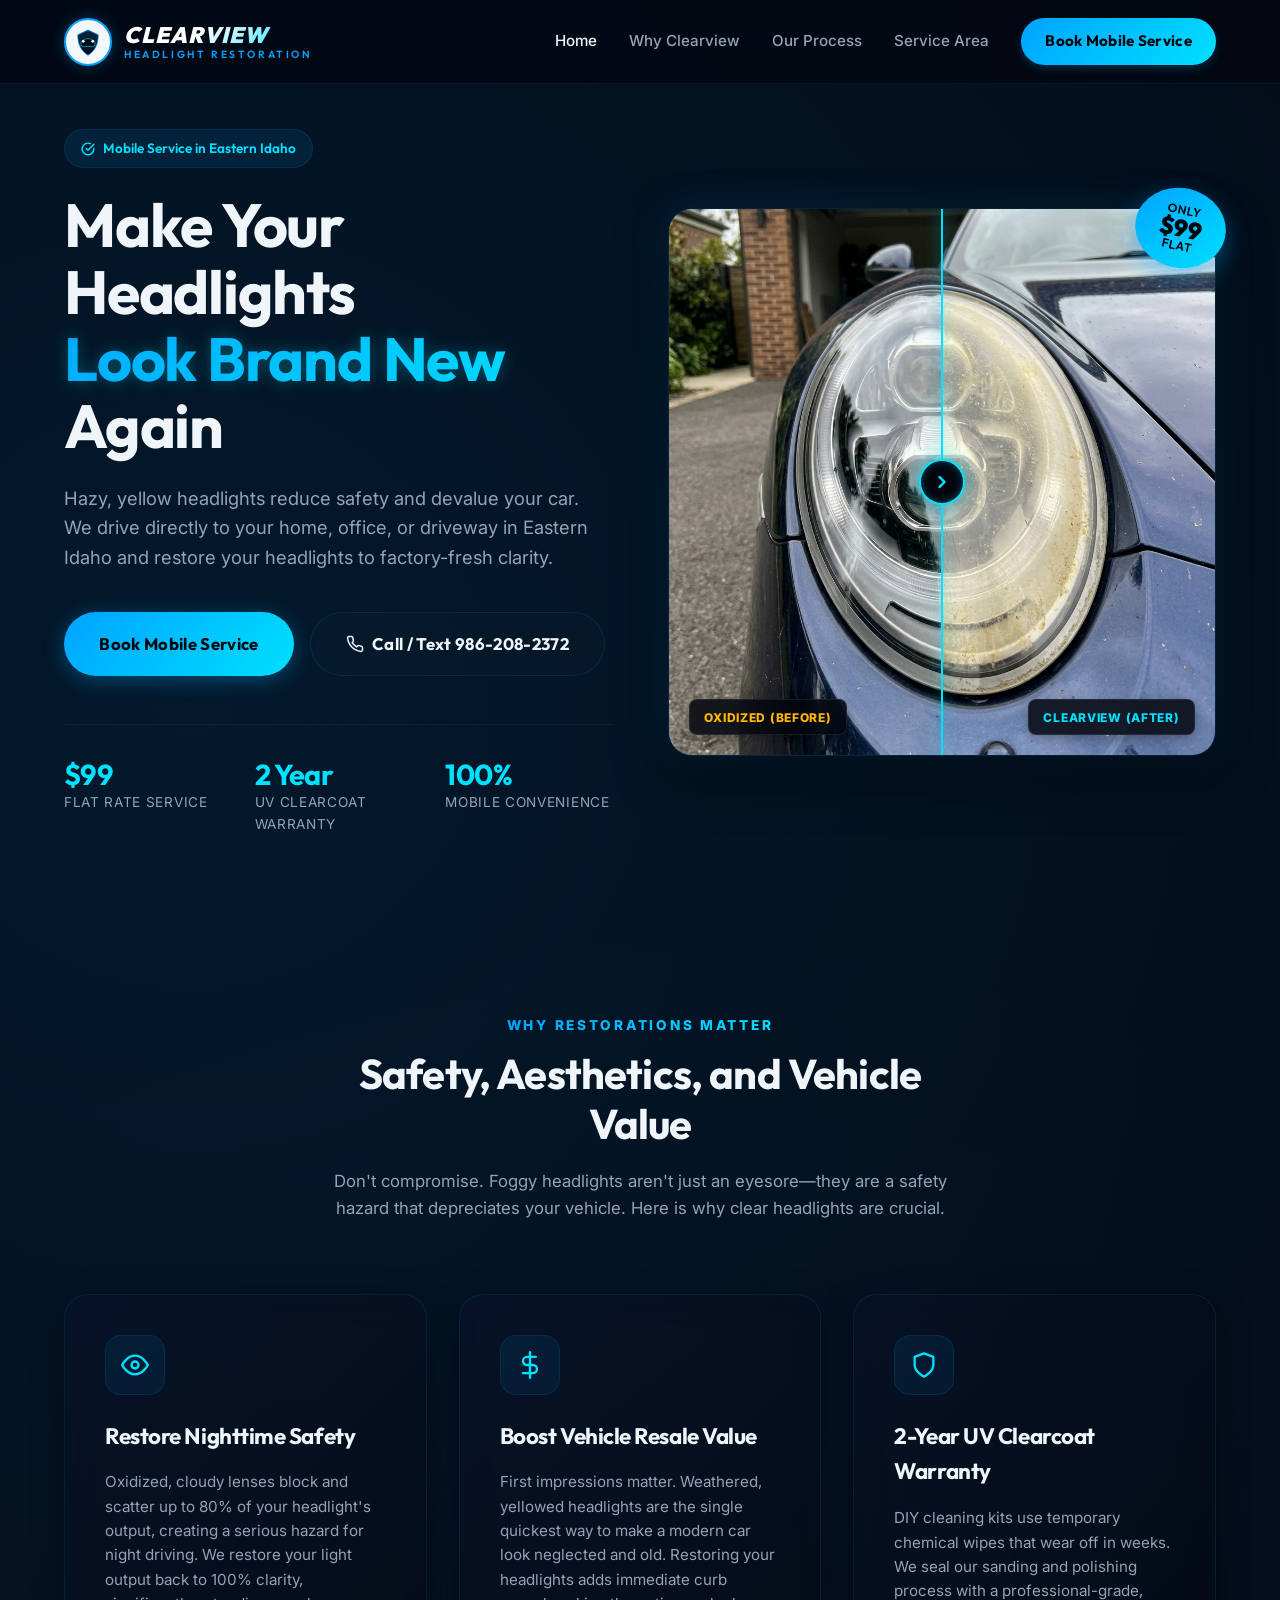
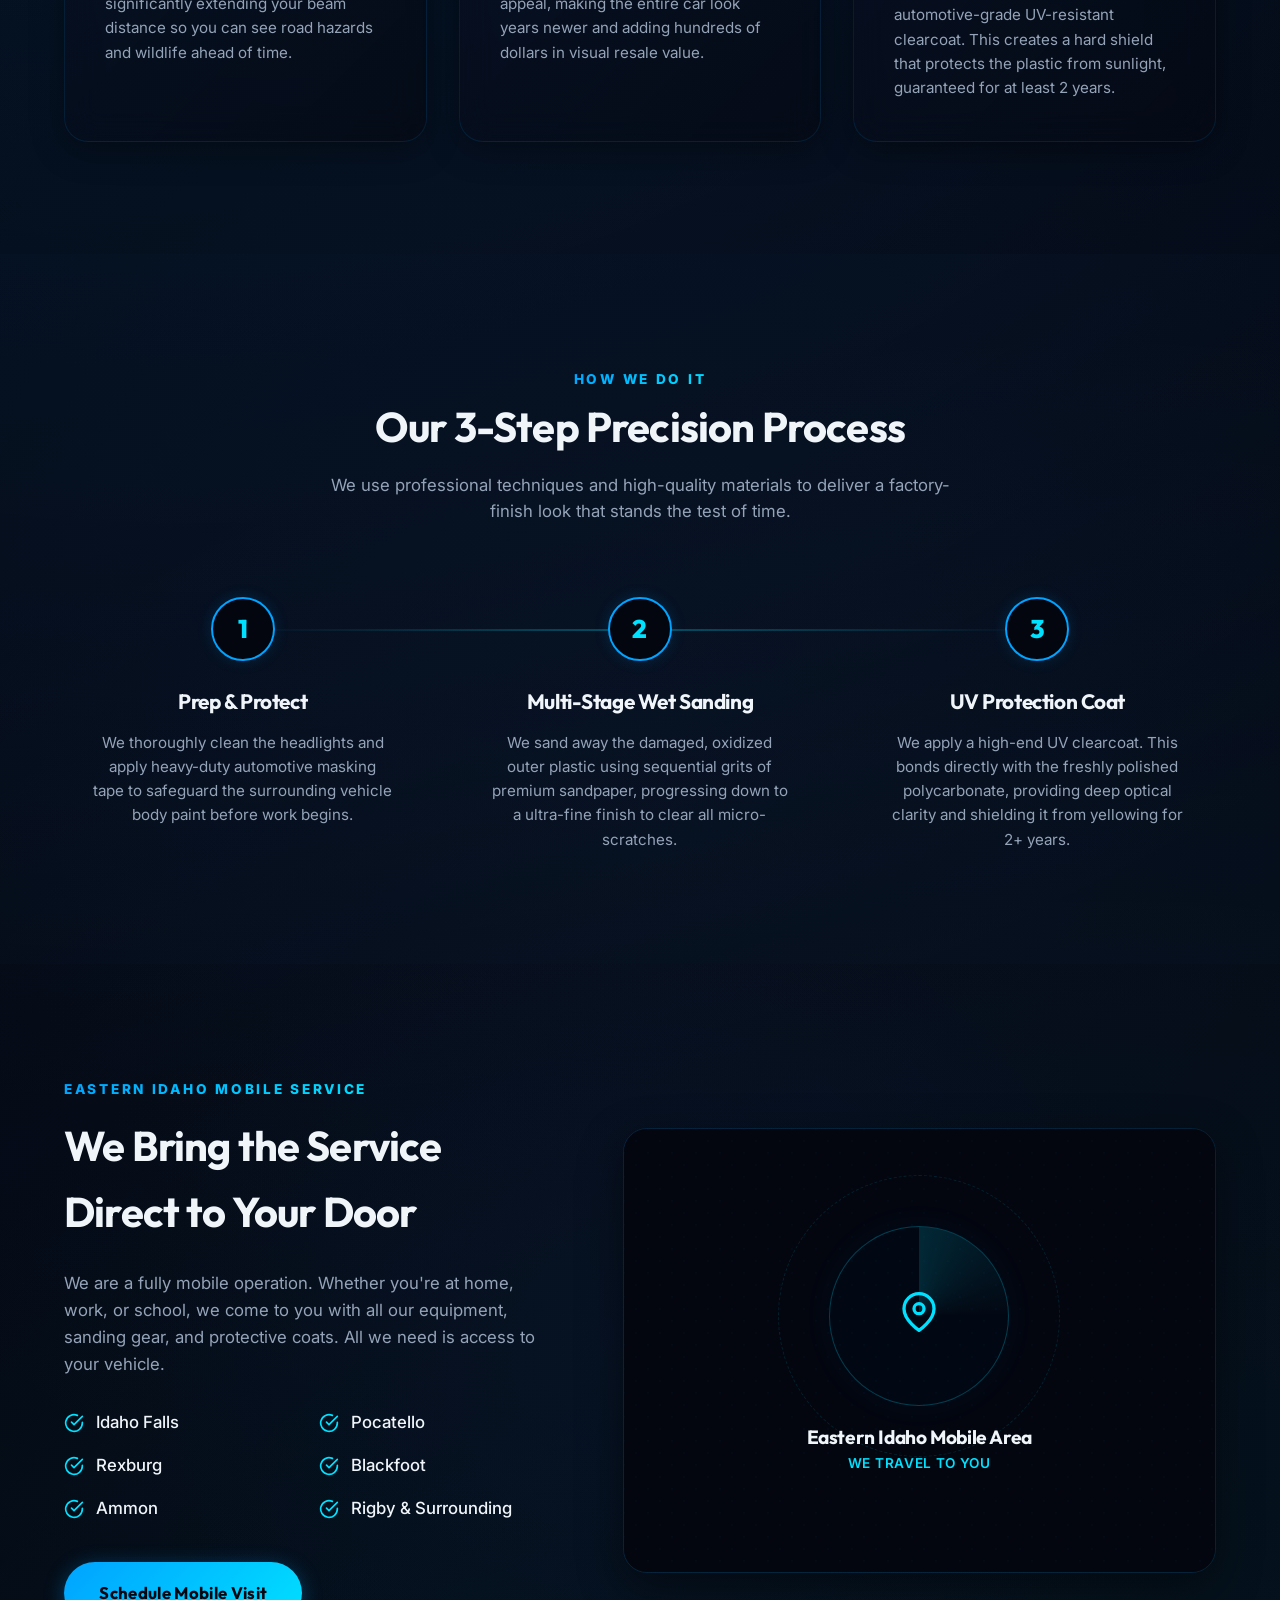
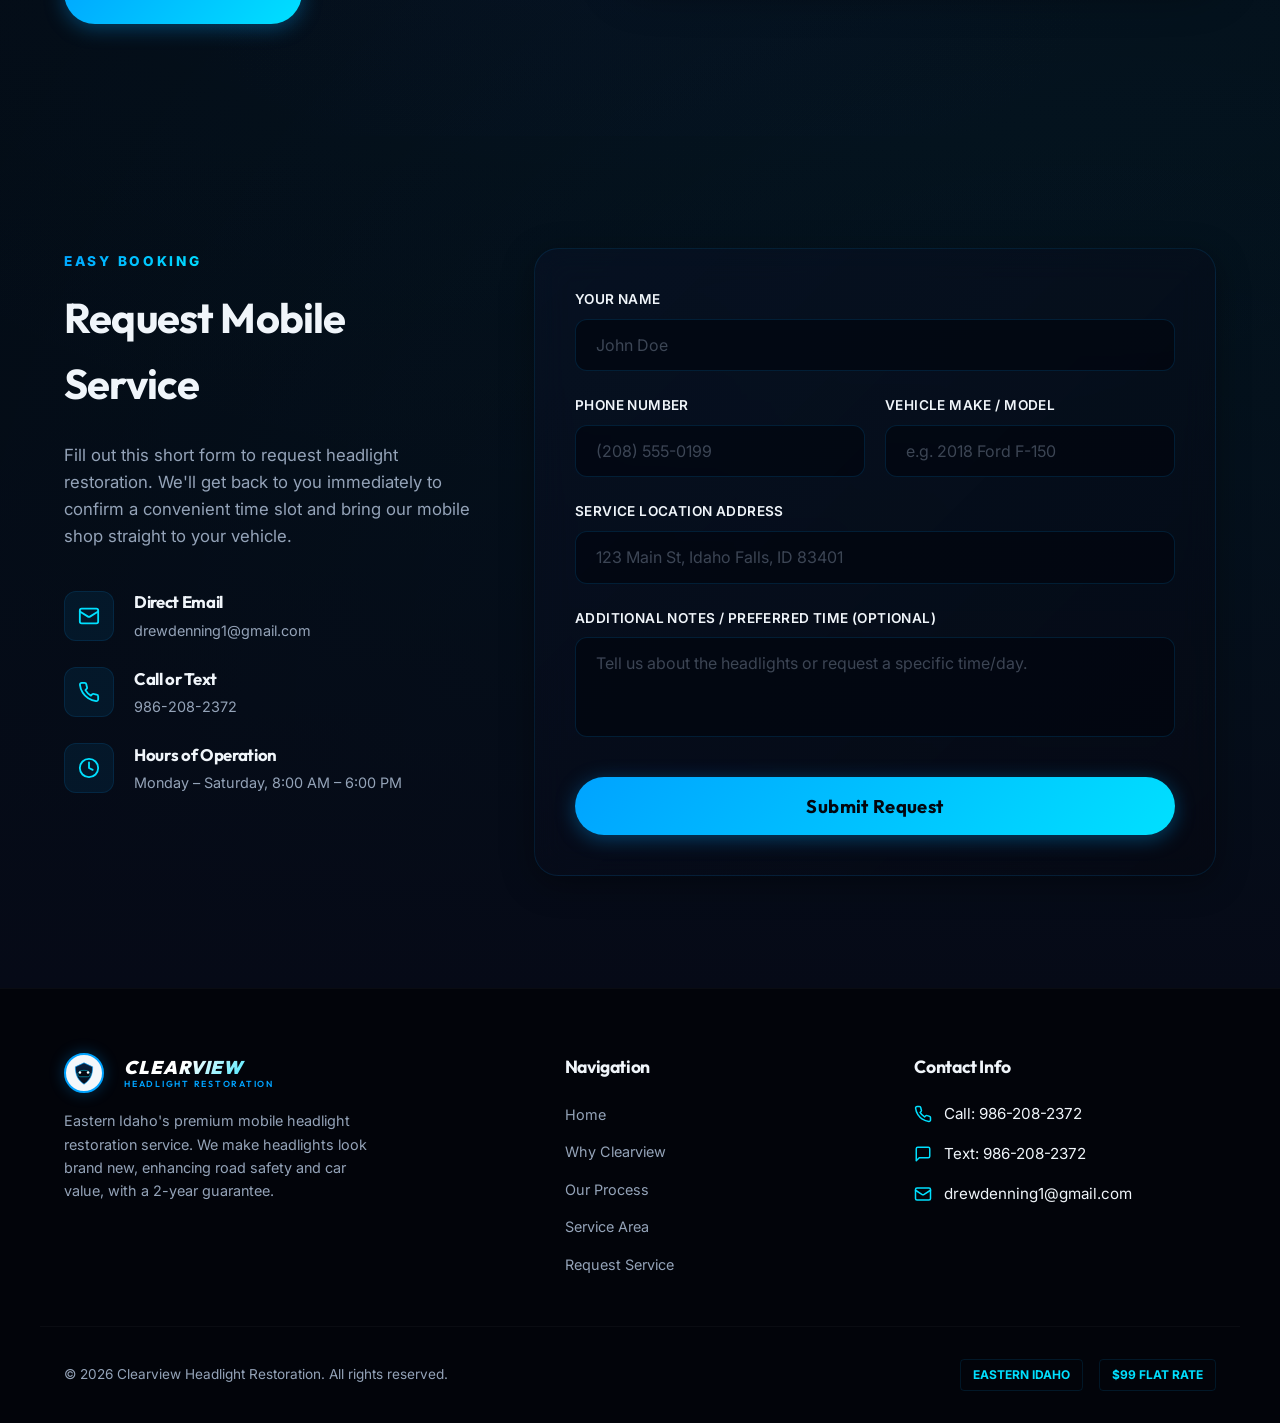
==== commit c5072c51: "Update index.html" ====
--- a/index.html
+++ b/index.html
@@ -99,10 +99,10 @@
             <div class="hero-visual">
                 <div class="slider-wrapper">
                     <!-- Before Image -->
-                    <img src="images/headlight_before.png" alt="Cloudy and oxidized headlight before restoration" class="slider-img img-before">
+                    <img src="headlight_before.png" alt="Cloudy and oxidized headlight before restoration" class="slider-img img-before">
                     
                     <!-- After Image (clipped) -->
-                    <img src="images/headlight_after.png" alt="Crystal clear restored headlight" class="slider-img img-after" id="after-img">
+                    <img src="headlight_after.png" alt="Crystal clear restored headlight" class="slider-img img-after" id="after-img">
                     
                     <!-- Resize Handle -->
                     <div class="slider-handle" id="slider-handle">
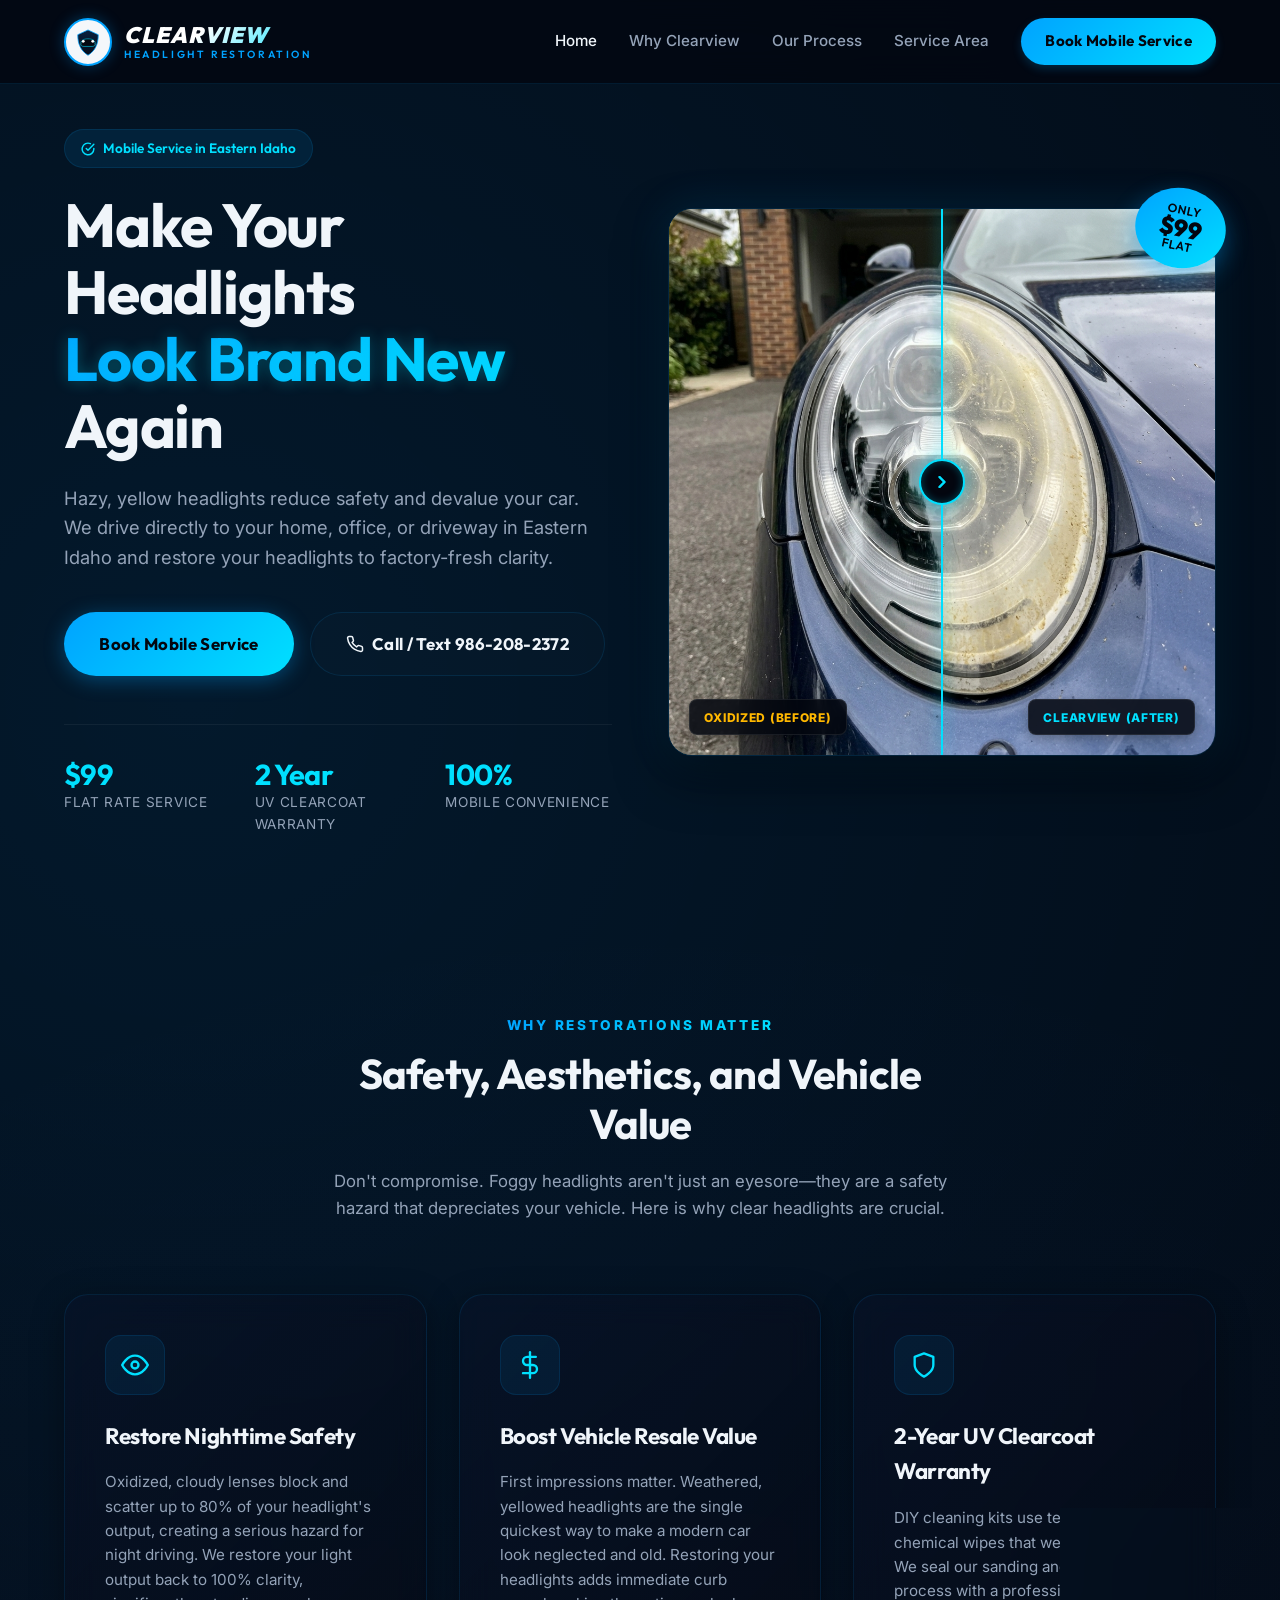
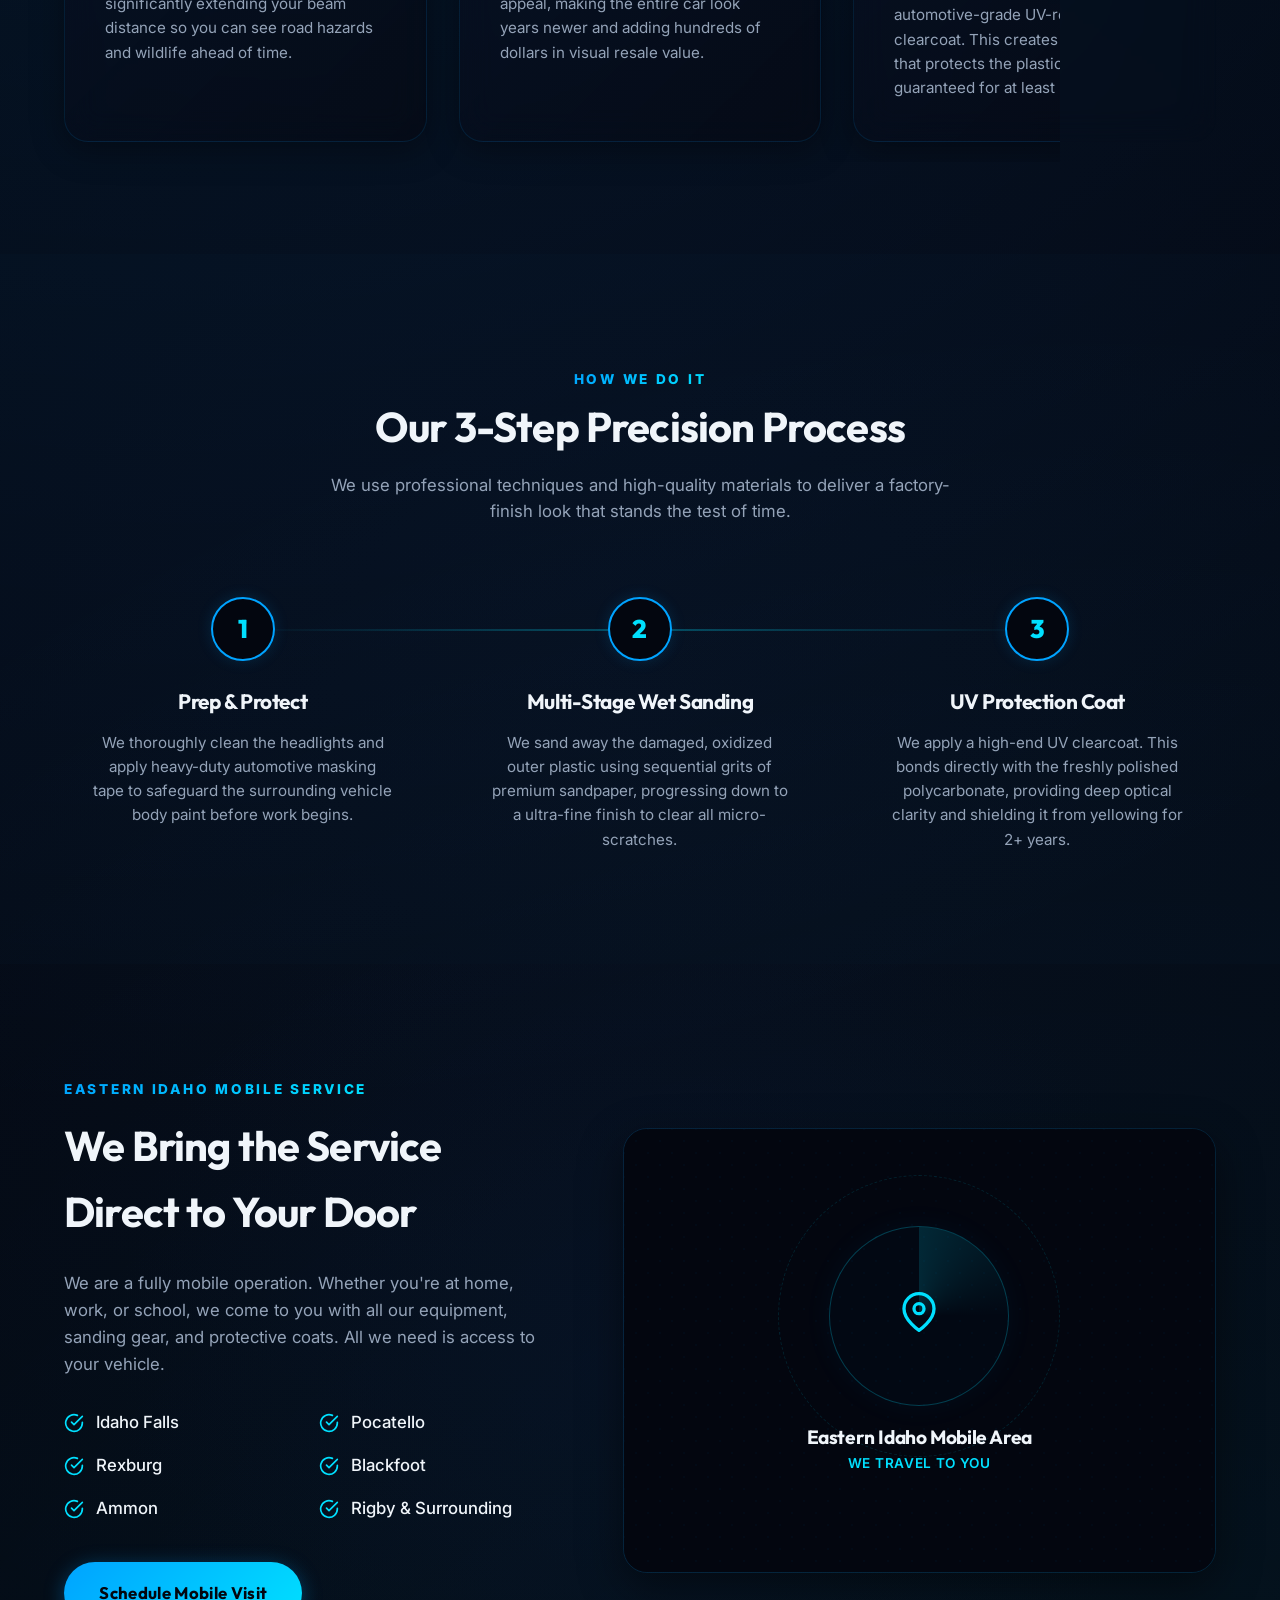
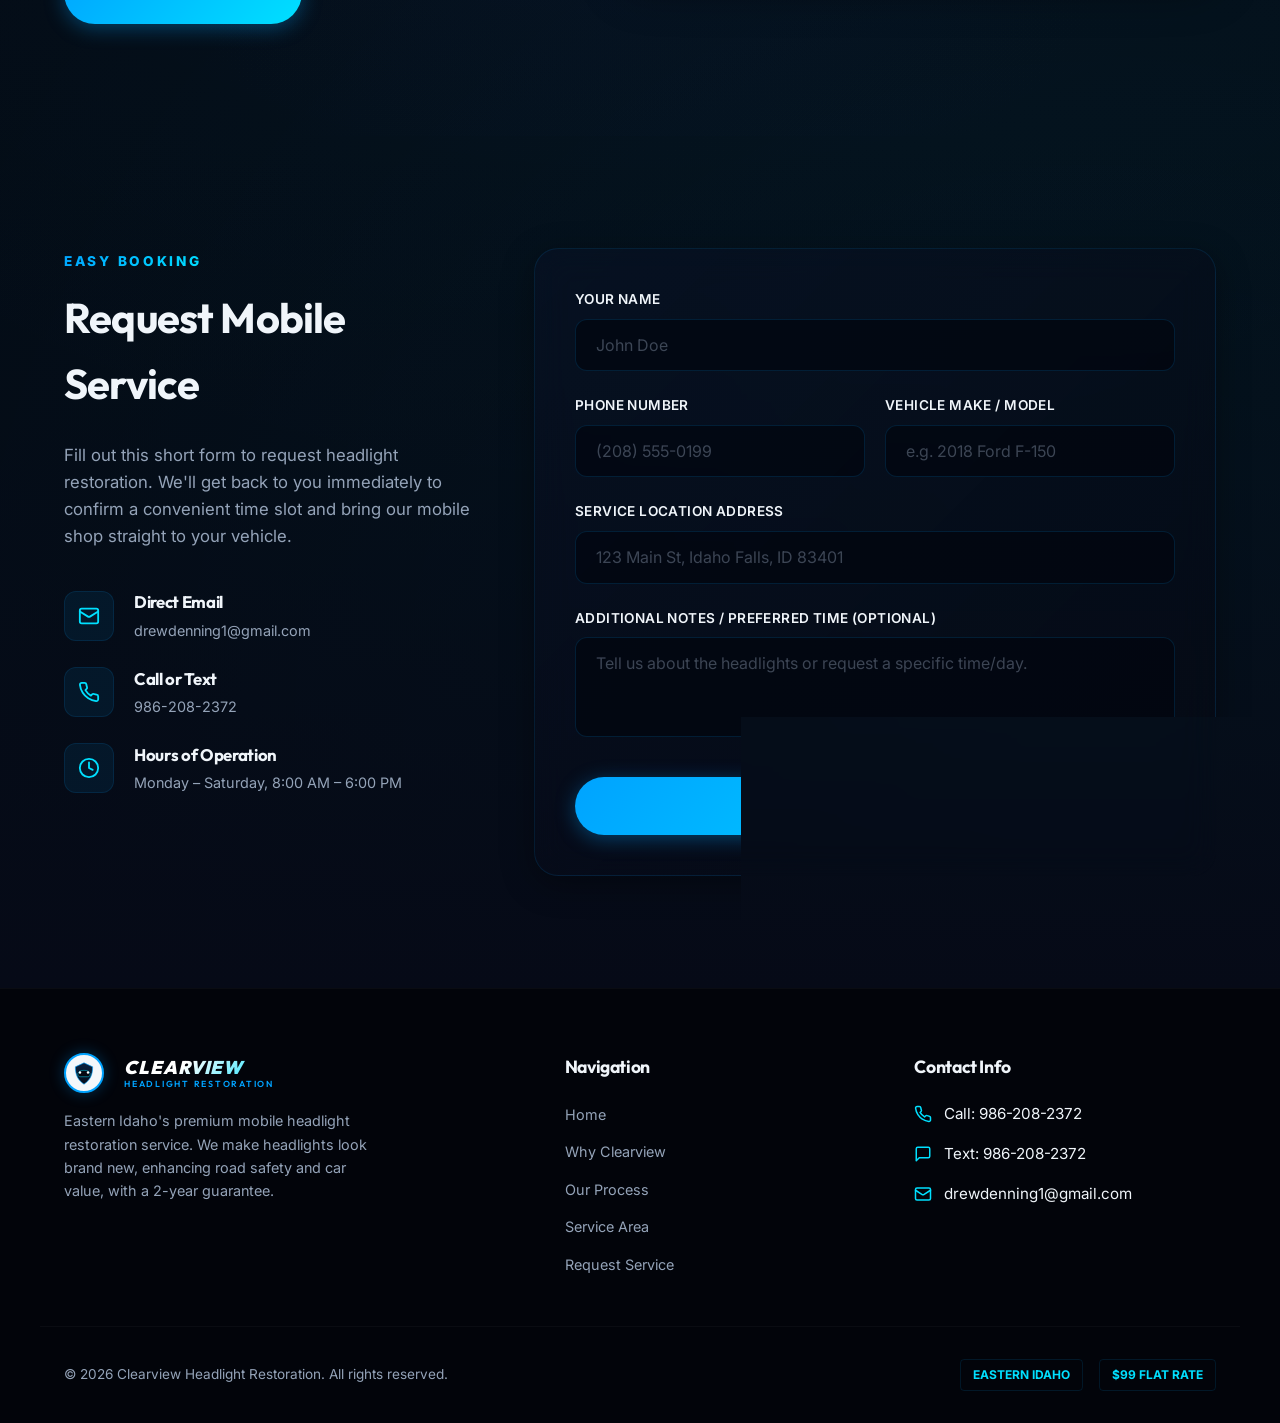
==== commit d126e5b4: "Add files via upload" ====
--- a/index.html
+++ b/index.html
@@ -99,10 +99,10 @@
             <div class="hero-visual">
                 <div class="slider-wrapper">
                     <!-- Before Image -->
-                    <img src="headlight_before.png" alt="Cloudy and oxidized headlight before restoration" class="slider-img img-before">
+                    <img src="images/headlight_before.png" alt="Cloudy and oxidized headlight before restoration" class="slider-img img-before">
                     
                     <!-- After Image (clipped) -->
-                    <img src="headlight_after.png" alt="Crystal clear restored headlight" class="slider-img img-after" id="after-img">
+                    <img src="images/headlight_after.png" alt="Crystal clear restored headlight" class="slider-img img-after" id="after-img">
                     
                     <!-- Resize Handle -->
                     <div class="slider-handle" id="slider-handle">
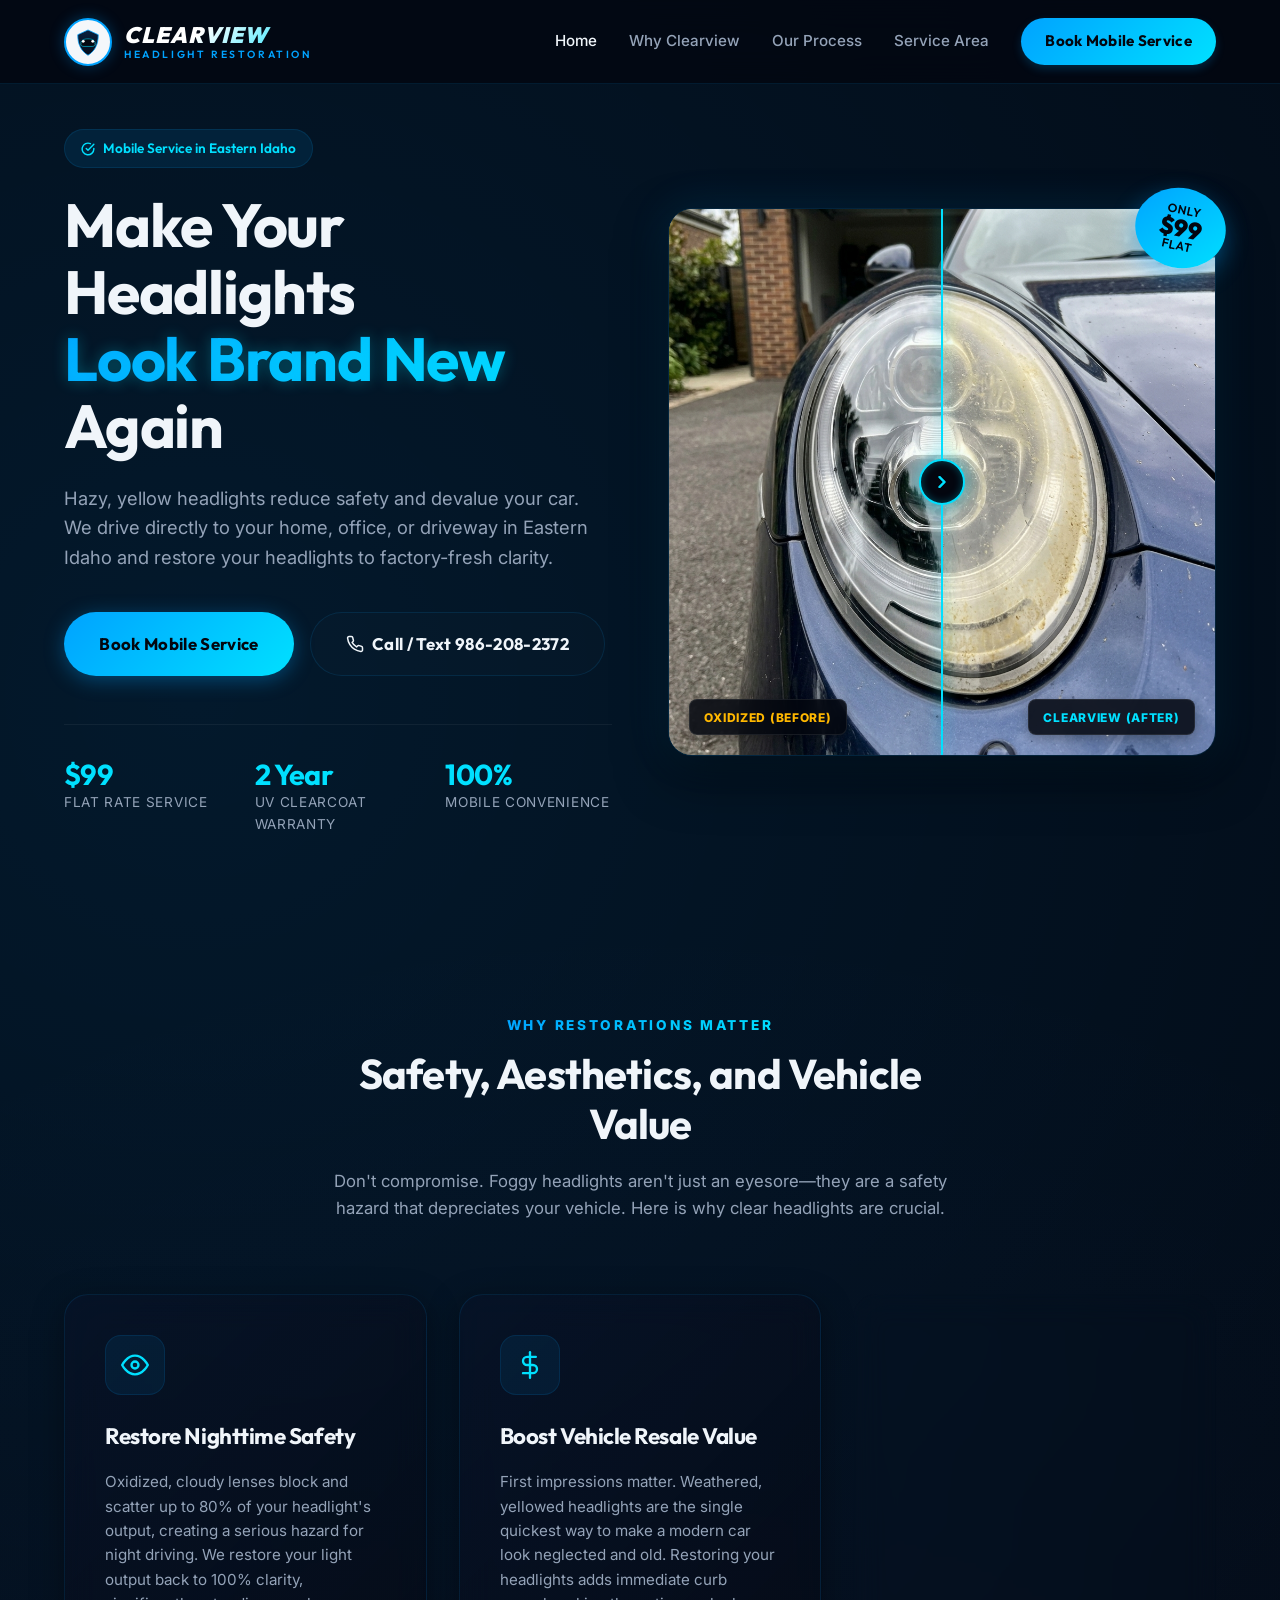
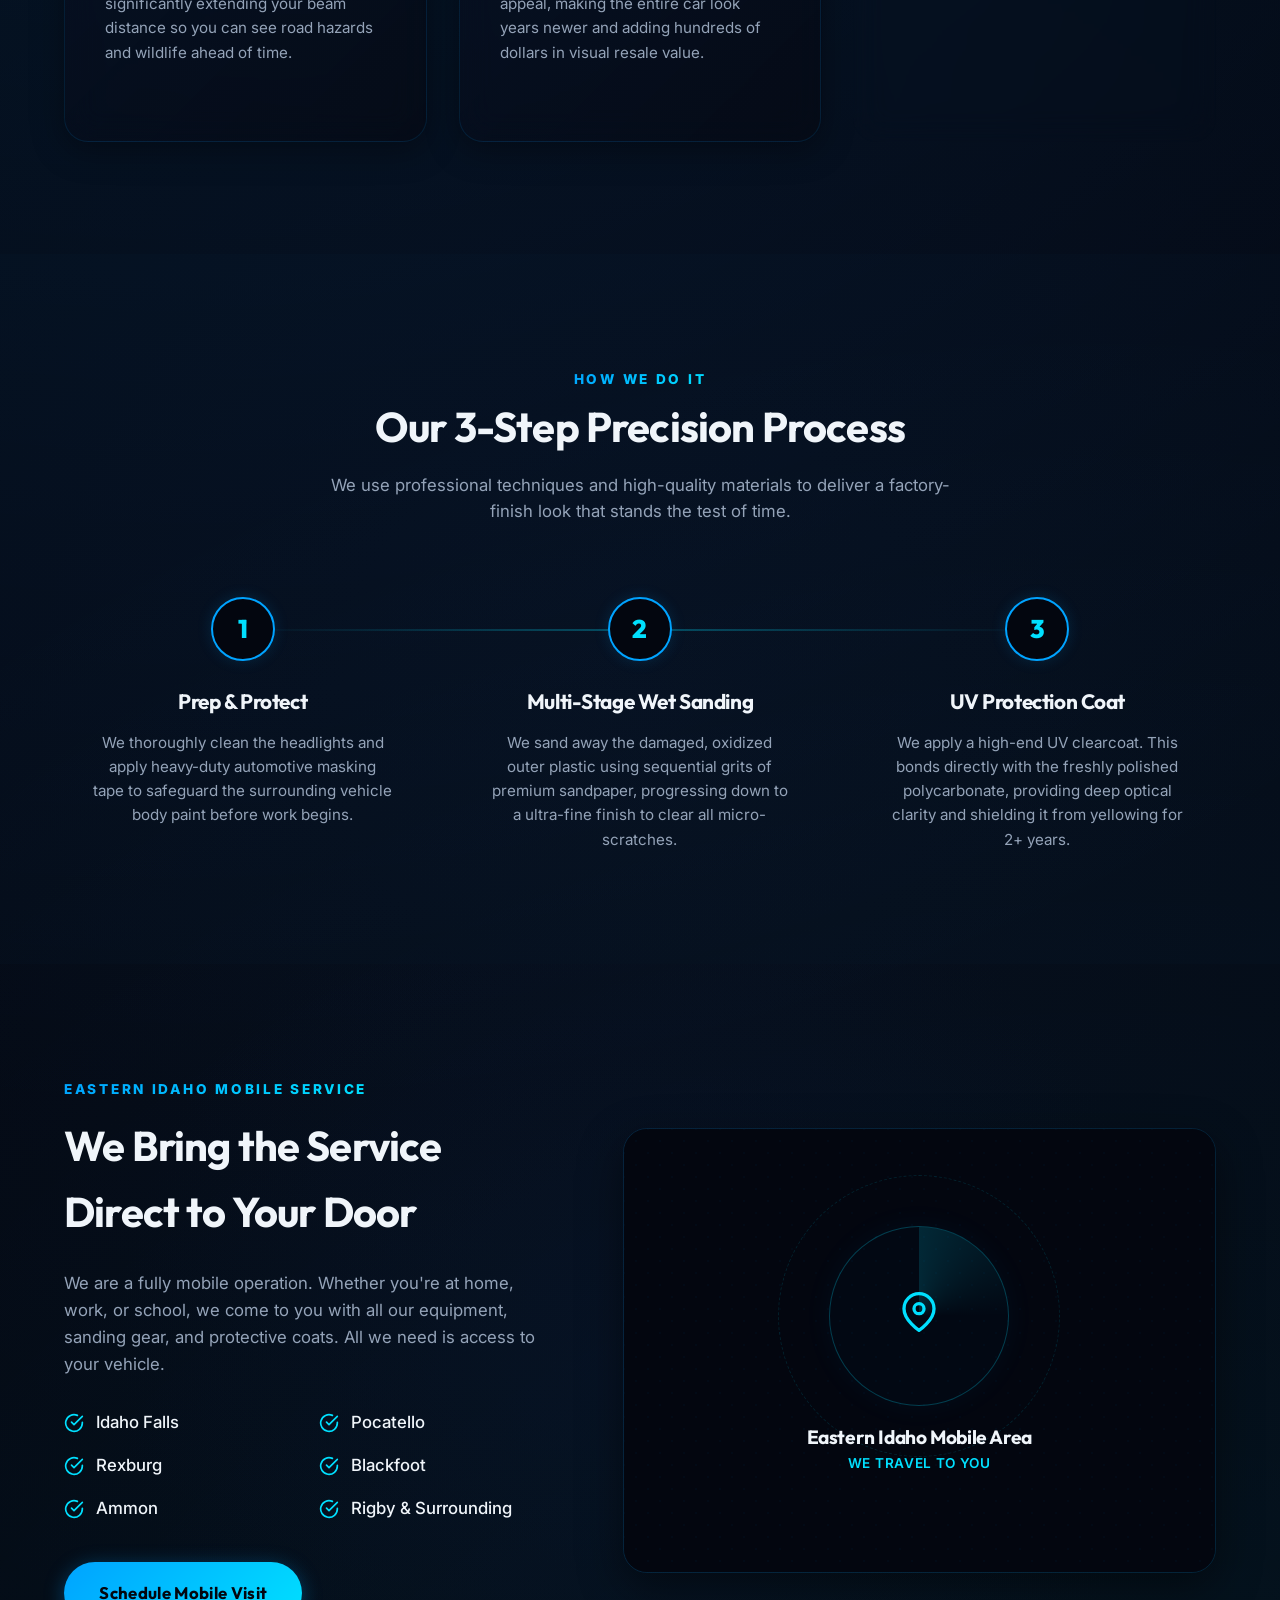
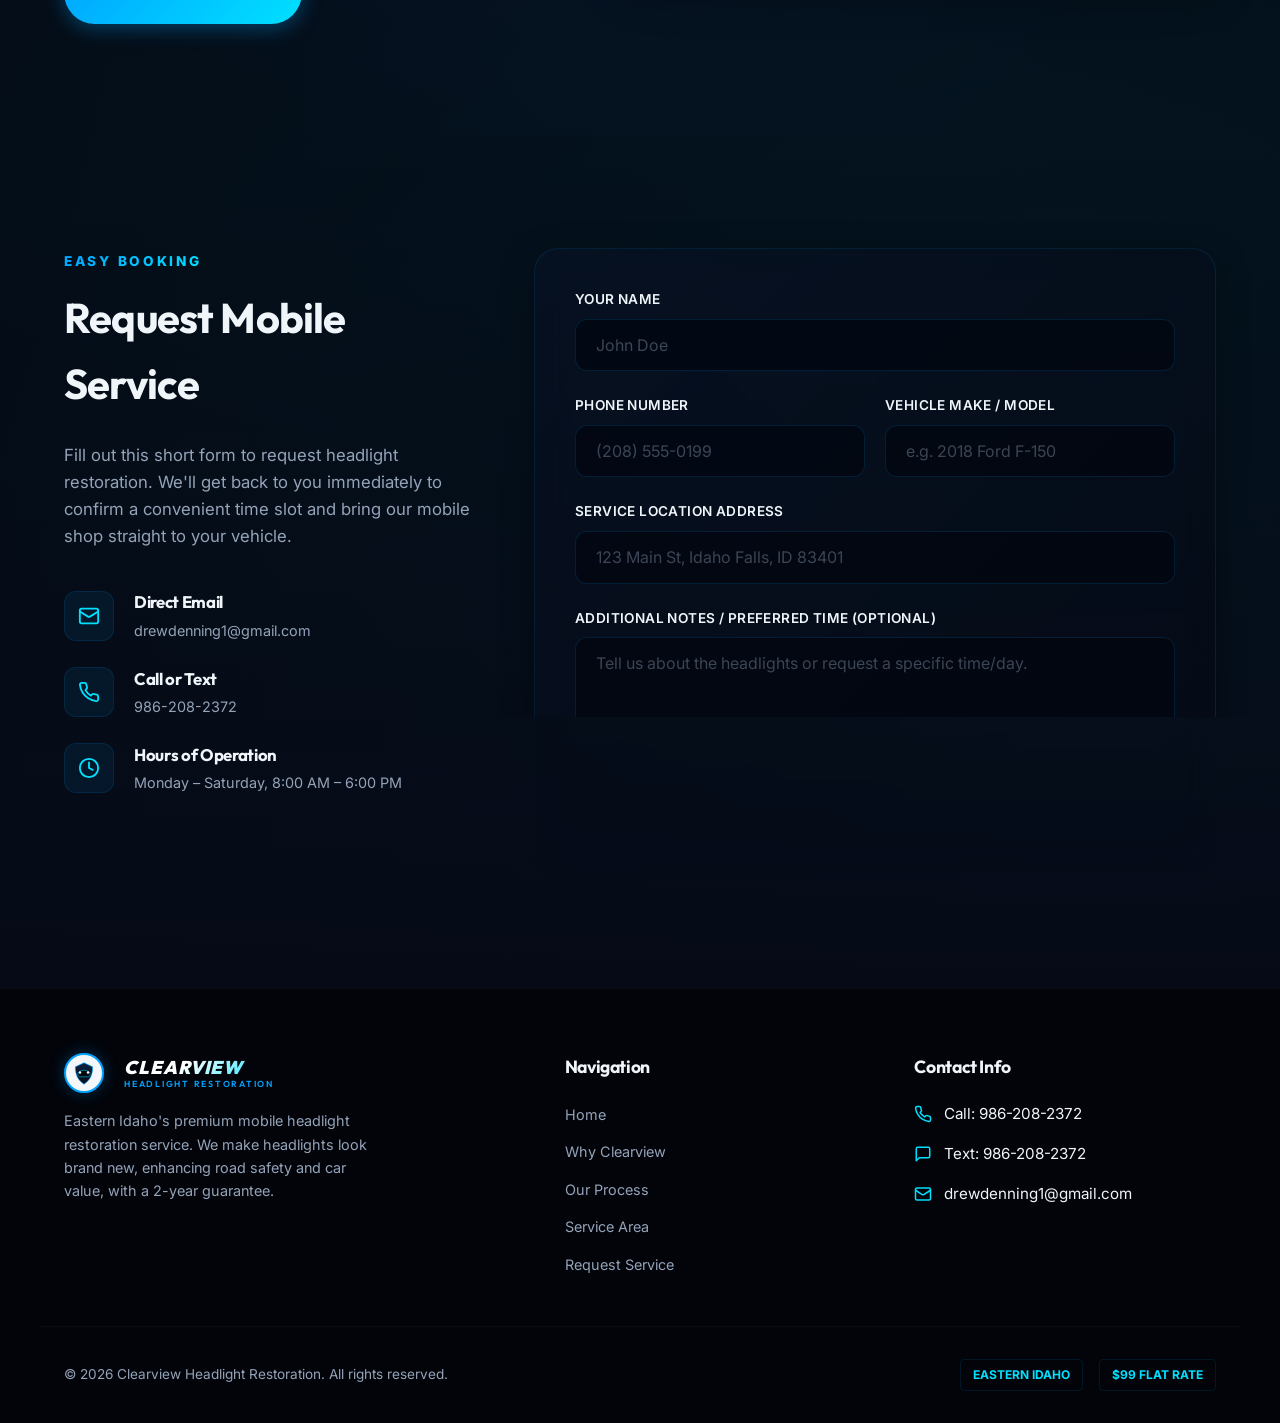
==== commit 55be7c32: "Add files via upload" ====
--- a/index.html
+++ b/index.html
@@ -3,8 +3,9 @@
 <head>
     <meta charset="UTF-8">
     <meta name="viewport" content="width=device-width, initial-scale=1.0">
-    <meta name="description" content="Clearview Headlight Restoration - Mobile headlight restoration in Eastern Idaho. Make your headlights look brand new, restore night safety, and increase vehicle value for just $99. 2-year UV warranty.">
+    <meta name="description" content="Restore night driving safety and vehicle value with Clearview Headlight Restoration. Mobile $99 flat-rate service in Eastern Idaho with a 2-year warranty.">
     <title>Clearview Headlight Restoration | Mobile Service in Eastern Idaho</title>
+    <link rel="icon" type="image/png" href="favicon.png">
     <link rel="stylesheet" href="styles.css">
 </head>
 <body>
--- a/styles.css
+++ b/styles.css
@@ -1374,3 +1374,58 @@
     }
 }
 
+/* Compact Mobile Viewport Adjustments */
+@media (max-width: 480px) {
+    .hero-title {
+        font-size: 2.2rem;
+    }
+    
+    .section-title {
+        font-size: 1.8rem;
+    }
+    
+    .hero-ctas {
+        flex-direction: column;
+        width: 100%;
+        gap: 0.75rem;
+    }
+    
+    .hero-ctas .glow-btn, 
+    .hero-ctas .outline-btn {
+        width: 100%;
+        padding: 0.95rem 1.5rem;
+        font-size: 1rem;
+    }
+    
+    .price-tag-floating {
+        width: 65px;
+        height: 65px;
+        font-size: 1.1rem;
+        padding: 0;
+        top: -15px;
+        right: -5px;
+    }
+    
+    .price-tag-floating span {
+        font-size: 0.6rem;
+    }
+    
+    .slider-label {
+        font-size: 0.65rem;
+        padding: 0.35rem 0.7rem;
+        bottom: 12px;
+    }
+    
+    .label-before {
+        left: 12px;
+    }
+    
+    .label-after {
+        right: 12px;
+    }
+    
+    .area-list {
+        grid-template-columns: 1fr;
+    }
+}
+
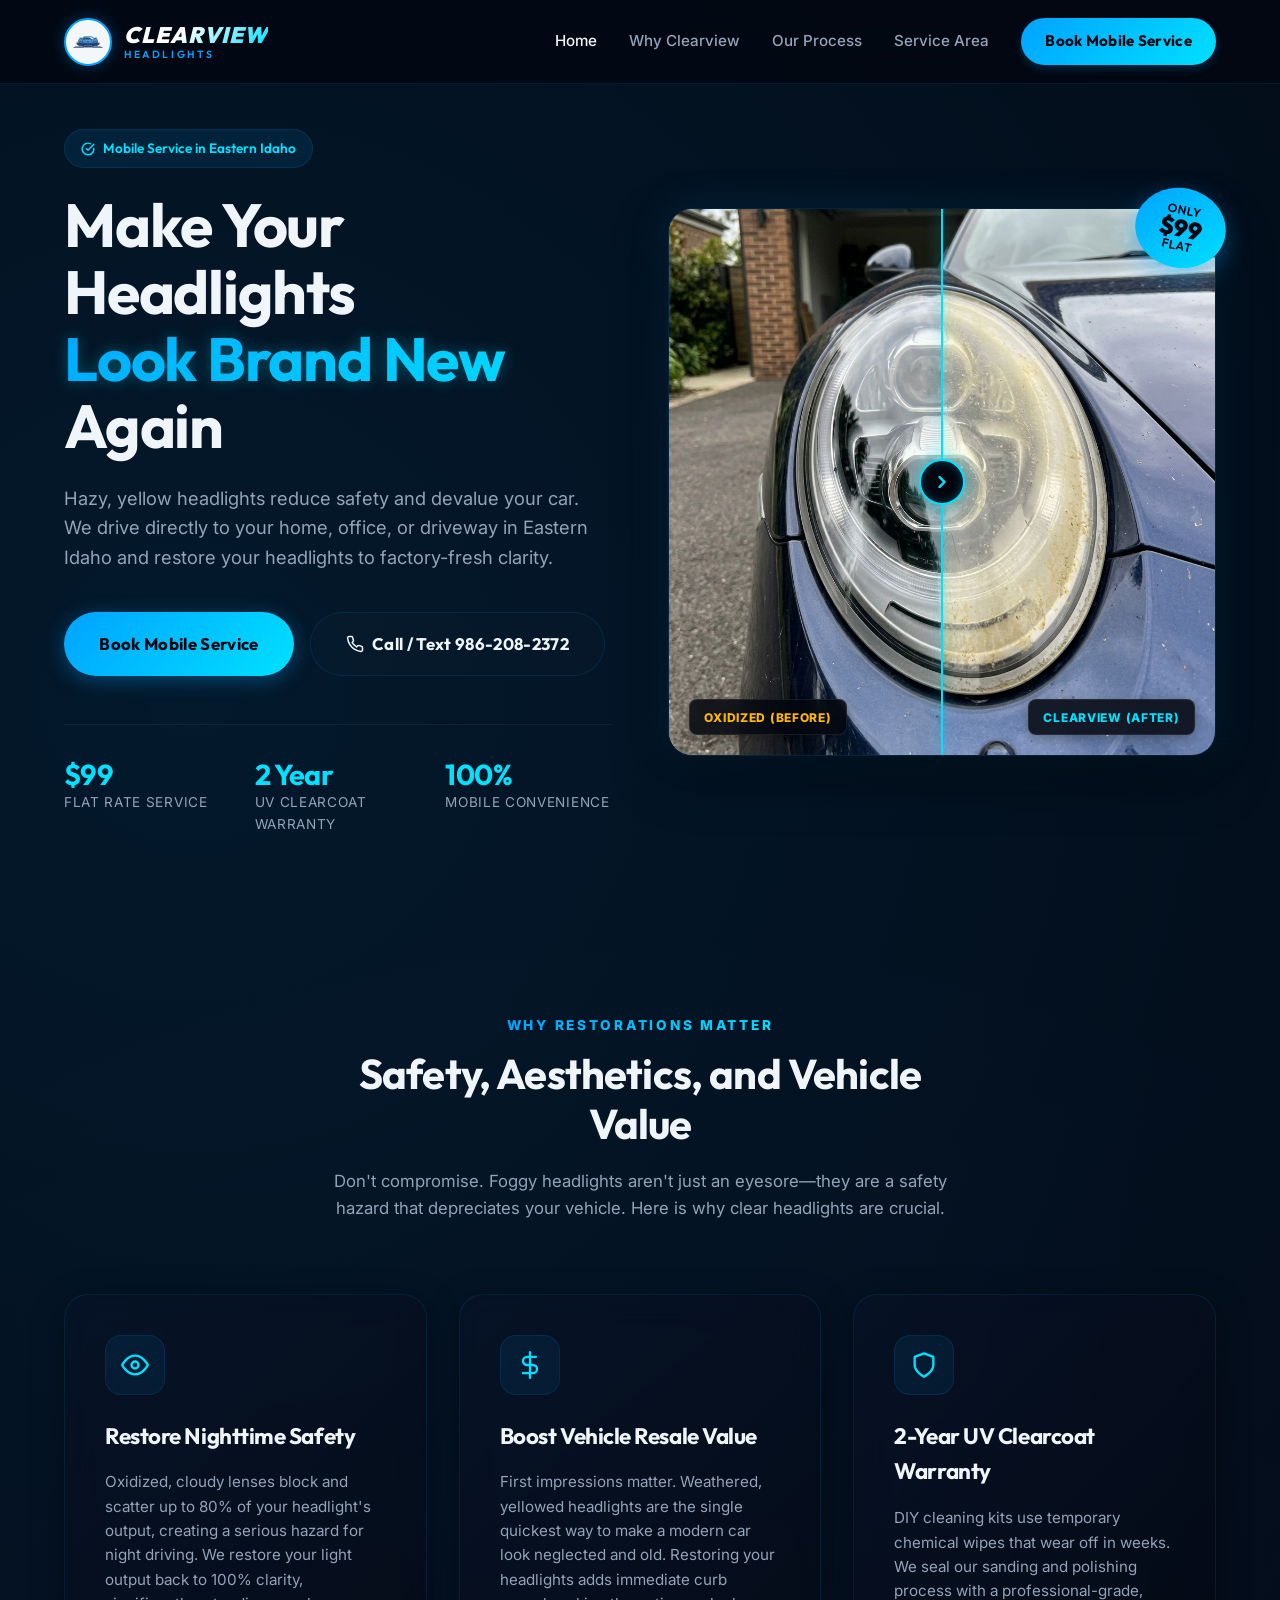
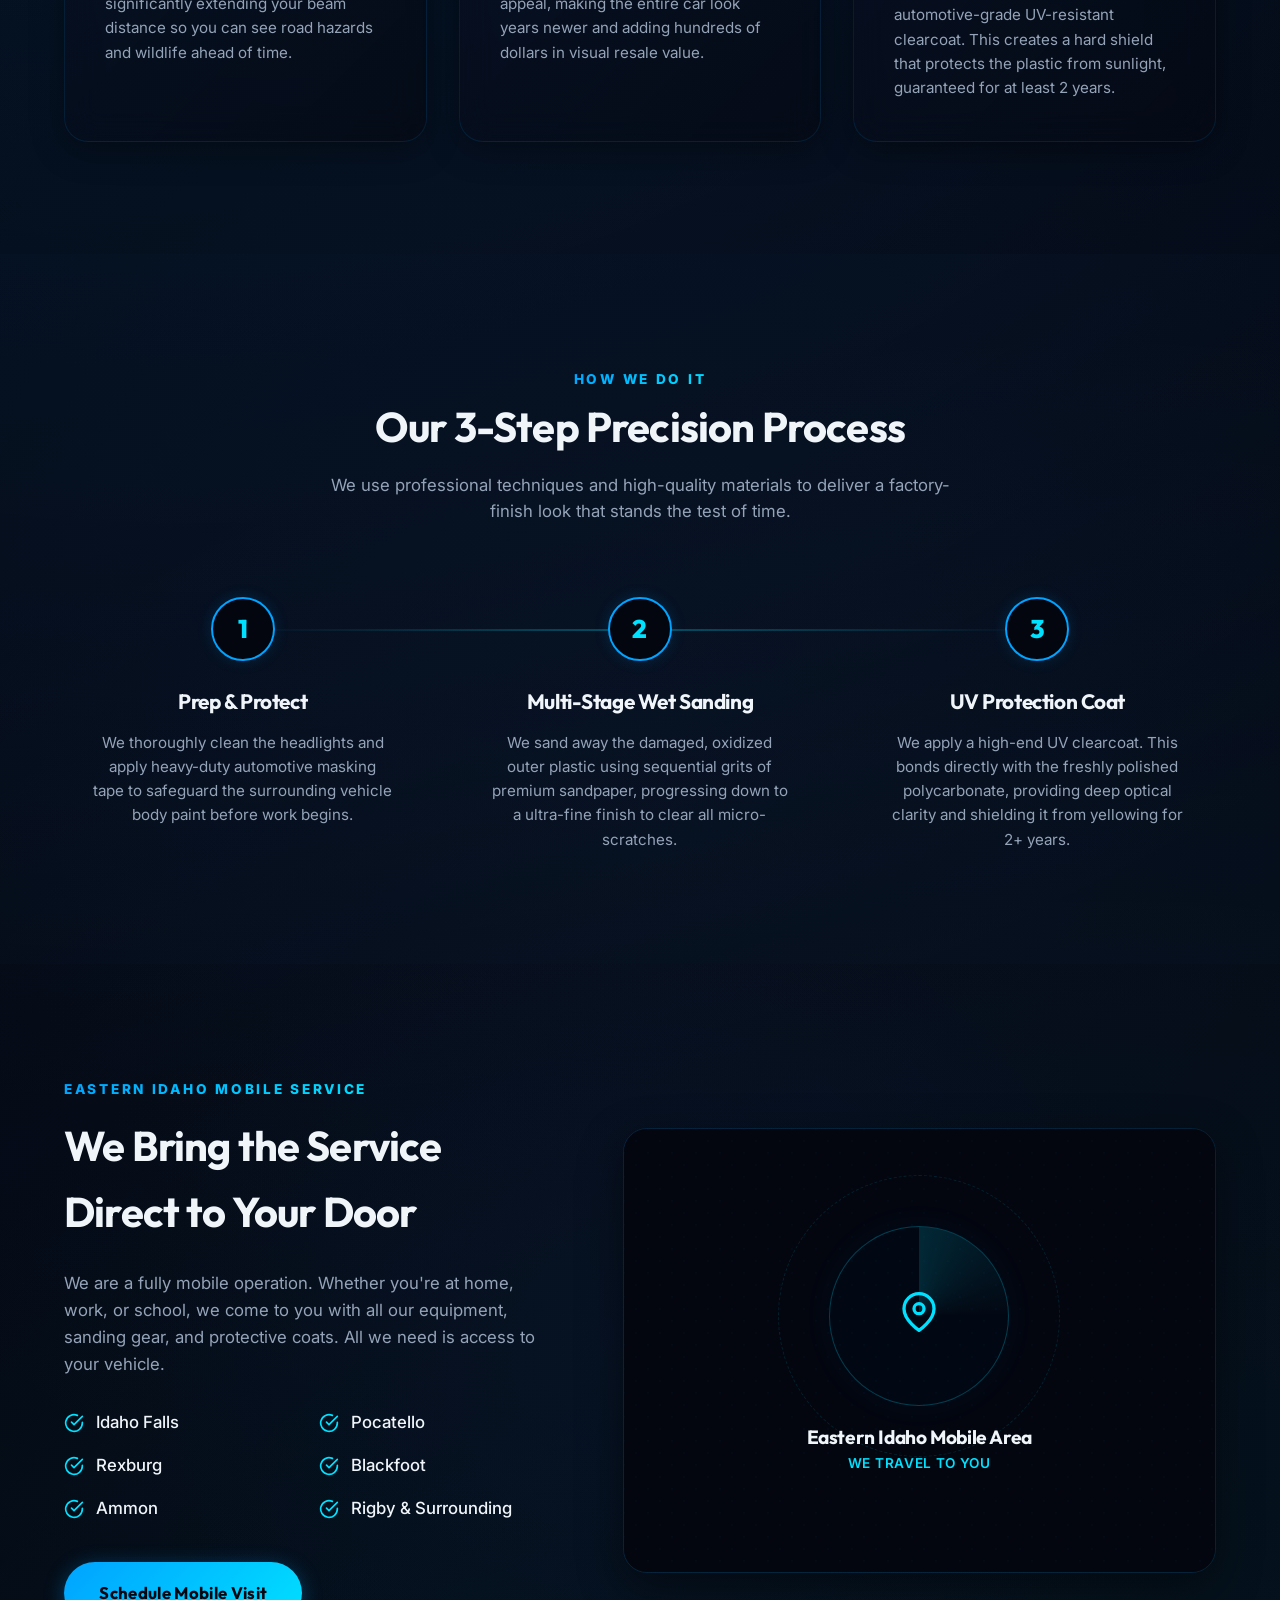
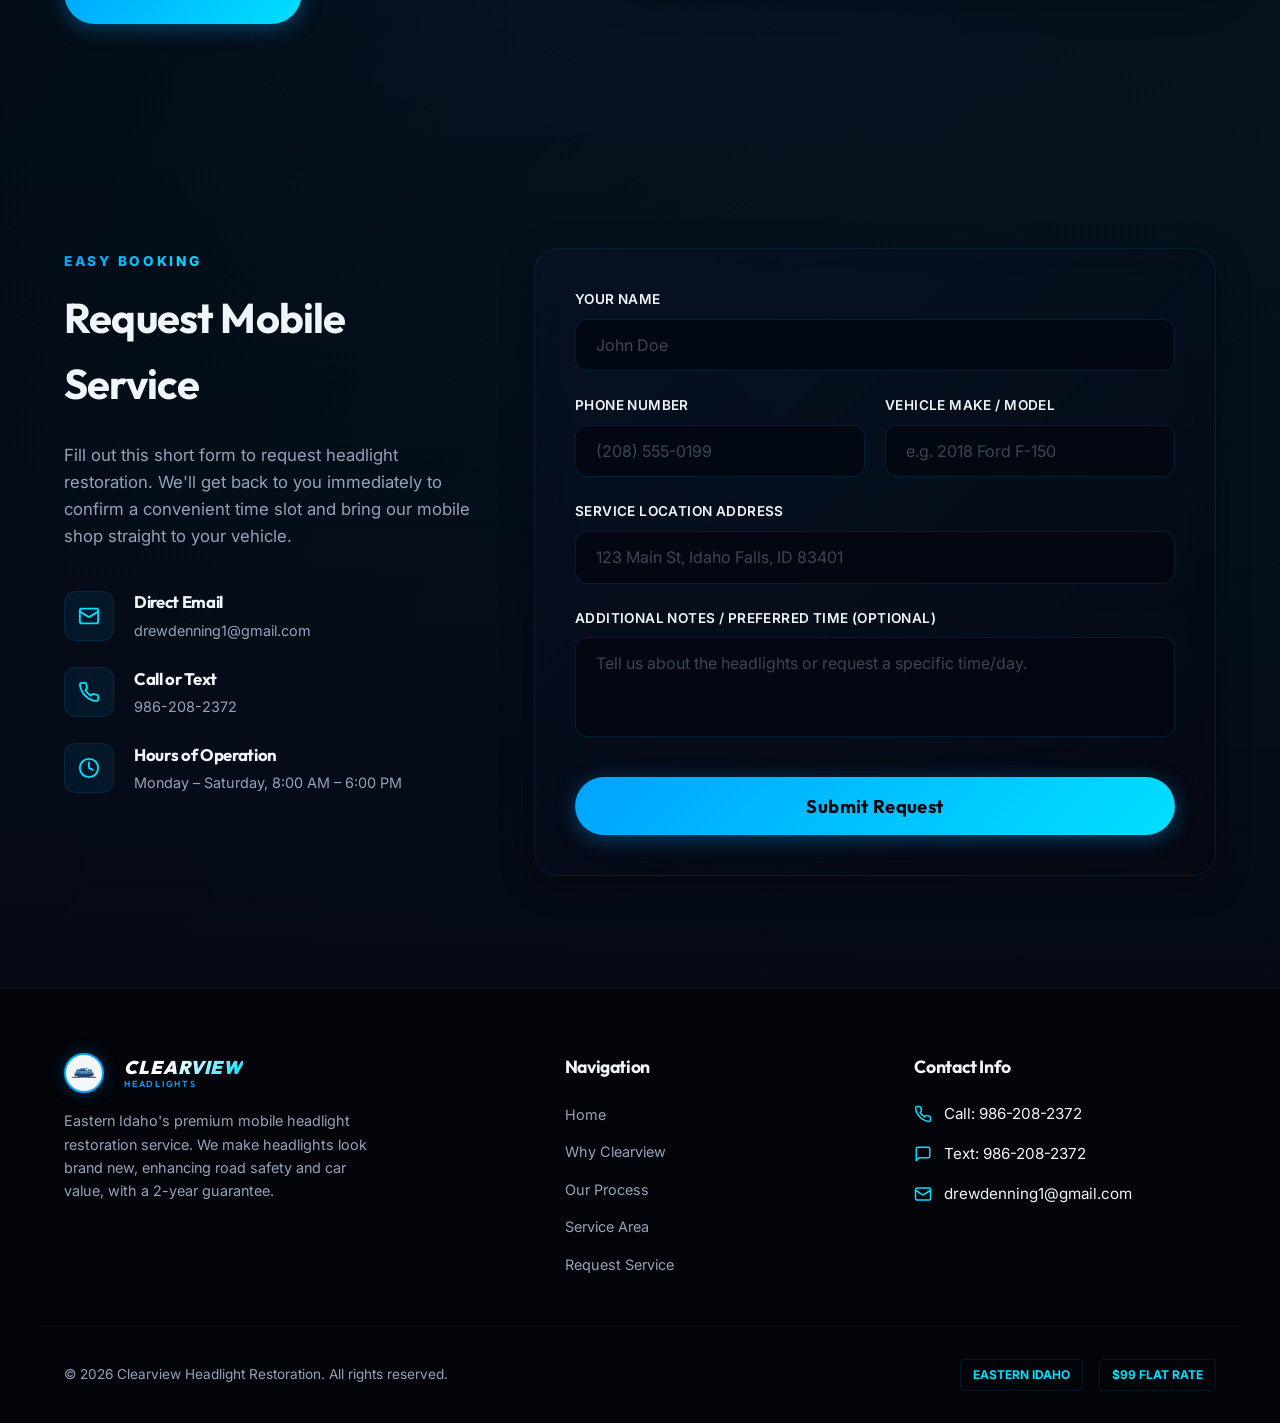
==== commit 32edaa4c: "Add files via upload" ====
--- a/index.html
+++ b/index.html
@@ -5,7 +5,9 @@
     <meta name="viewport" content="width=device-width, initial-scale=1.0">
     <meta name="description" content="Restore night driving safety and vehicle value with Clearview Headlight Restoration. Mobile $99 flat-rate service in Eastern Idaho with a 2-year warranty.">
     <title>Clearview Headlight Restoration | Mobile Service in Eastern Idaho</title>
-    <link rel="icon" type="image/png" href="favicon.png">
+    <link rel="icon" type="image/x-icon" href="favicon.ico">
+    <link rel="icon" type="image/png" sizes="32x32" href="favicon.png">
+    <link rel="apple-touch-icon" href="favicon.png">
     <link rel="stylesheet" href="styles.css">
 </head>
 <body>
@@ -16,7 +18,7 @@
             <a href="#" class="logo-container">
                 <!-- Wrapper for the image logo, styled as a circular frame -->
                 <div class="logo-frame" id="logo-image-wrapper">
-                    <img src="logo.png" alt="Clearview Headlight Restoration" class="main-logo" id="logo-img" onload="this.style.display='block'; document.getElementById('logo-fallback-svg').style.display='none';" onerror="this.style.display='none'; document.getElementById('logo-fallback-svg').style.display='block';">
+                    <img src="favicon.png" alt="Clearview Headlights" class="main-logo" id="logo-img" onload="this.style.display='block'; document.getElementById('logo-fallback-svg').style.display='none';" onerror="this.style.display='none'; document.getElementById('logo-fallback-svg').style.display='block';">
                     
                     <!-- Fallback SVG inside the circular frame -->
                     <svg id="logo-fallback-svg" width="100%" height="100%" viewBox="0 0 100 100" fill="none" xmlns="http://www.w3.org/2000/svg" style="display: none;">
@@ -37,7 +39,7 @@
                 <!-- Logo Text (always visible next to the frame) -->
                 <div class="logo-text">
                     <span class="logo-title">CLEARVIEW</span>
-                    <span class="logo-subtitle">HEADLIGHT RESTORATION</span>
+                    <span class="logo-subtitle">HEADLIGHTS</span>
                 </div>
             </a>
 
@@ -362,7 +364,7 @@
                 <a href="#" class="logo-container" style="margin-bottom: 1rem;">
                     <div class="logo-frame" style="width: 40px; height: 40px; padding: 2px;">
                         <!-- Logo image with circular frame, fallback to SVG inside circle -->
-                        <img src="logo.png" alt="Clearview Logo" class="main-logo" id="logo-img-footer" onerror="this.style.display='none'; document.getElementById('logo-fallback-svg-footer').style.display='block';">
+                        <img src="favicon.png" alt="Clearview Logo" class="main-logo" id="logo-img-footer" onerror="this.style.display='none'; document.getElementById('logo-fallback-svg-footer').style.display='block';">
                         <svg id="logo-fallback-svg-footer" width="100%" height="100%" viewBox="0 0 100 100" fill="none" xmlns="http://www.w3.org/2000/svg" style="display: none;">
                             <path d="M50 85C69.33 72.5 77 55.83 77 30.83L50 18.33L23 30.83C23 55.83 30.67 72.5 50 85Z" fill="url(#footerShieldGrad)" stroke="#00A3FF" stroke-width="2"/>
                             <path d="M31 53.33C31 49.17 34.33 45 39.33 43.33C41.83 42.5 45 41.67 50 41.67C55 41.67 58.17 42.5 60.67 43.33C65.67 45 69 49.17 69 53.33V55.83C69 59.17 65.67 61.67 60.67 61.67H39.33C34.33 61.67 31 59.17 31 55.83V53.33Z" fill="#050811" stroke="#00E0FF" stroke-width="1.5"/>
@@ -378,7 +380,7 @@
                     </div>
                     <div class="logo-text" style="margin-left: 0.5rem;">
                         <span class="logo-title" style="font-size: 1.15rem;">CLEARVIEW</span>
-                        <span class="logo-subtitle" style="font-size: 0.55rem; letter-spacing: 0.2em;">HEADLIGHT RESTORATION</span>
+                        <span class="logo-subtitle" style="font-size: 0.55rem; letter-spacing: 0.2em;">HEADLIGHTS</span>
                     </div>
                 </a>
                 <p>Eastern Idaho's premium mobile headlight restoration service. We make headlights look brand new, enhancing road safety and car value, with a 2-year guarantee.</p>
--- a/styles.css
+++ b/styles.css
@@ -1186,6 +1186,7 @@
     .hero-visual {
         max-width: 500px;
         margin: 0 auto;
+        width: 100%; /* Prevents width/height collapse on WebKit mobile viewports when rendering absolute children */
     }
     
     .marketing-grid {
